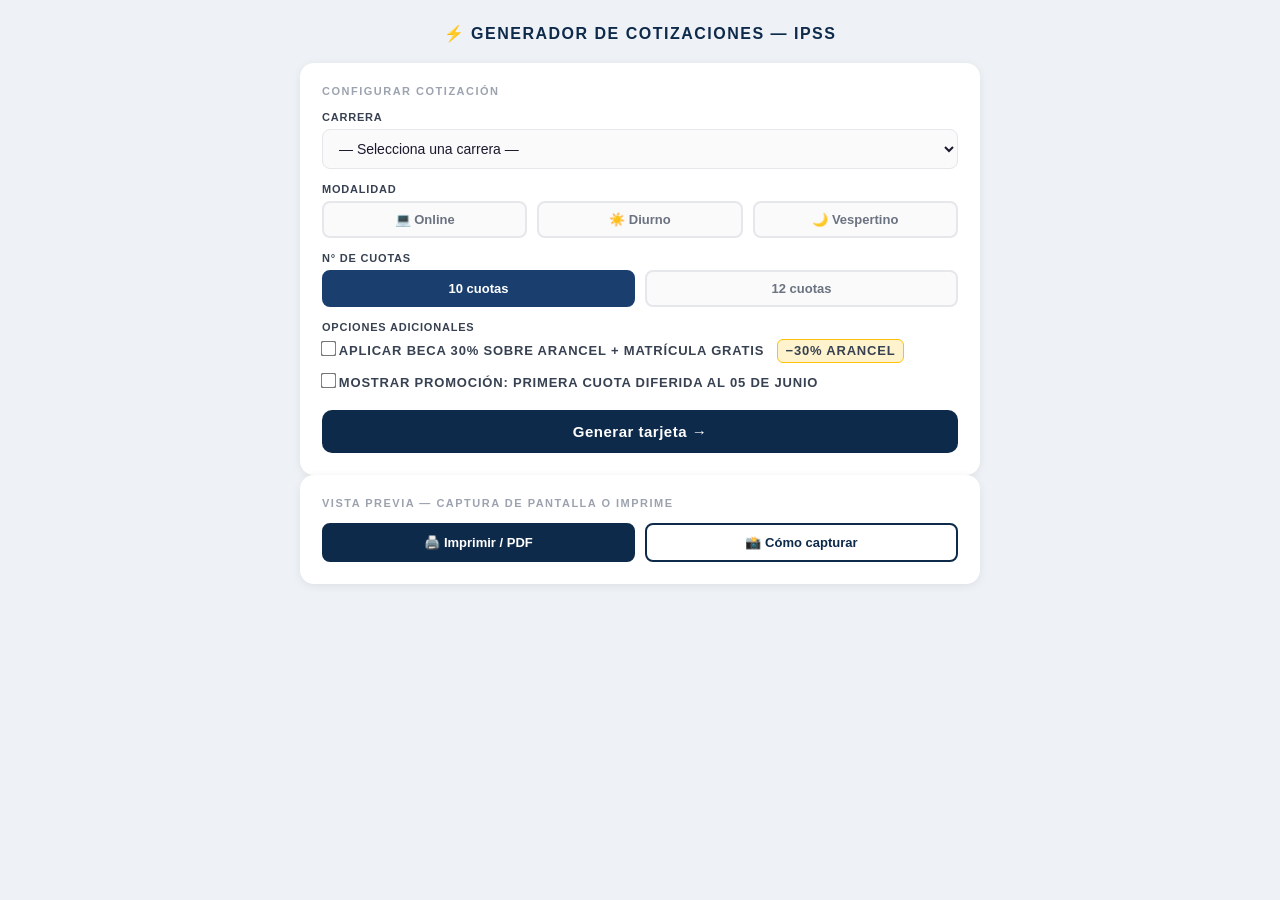
==== cotizador_ipss_v2.html @ e167d30b "ui: replace base64 logo with text header; add styles" ====
<!DOCTYPE html>
<html lang="es">
<head>
<meta charset="UTF-8">
<meta name="viewport" content="width=device-width, initial-scale=1.0">
<title>Generador de Cotizaciones IPSS</title>
<link rel="stylesheet" href="cotizador_ipss.css">
</head>
<body>
<div class="app-wrap">
  <h1 class="app-title">⚡ Generador de Cotizaciones — IPSS</h1>

  <div class="panel">
    <div class="panel-title">Configurar cotización</div>

    <div class="field">
      <label>Carrera</label>
      <select id="selCarrera">
        <option value="">— Selecciona una carrera —</option>
      </select>
    </div>

    <div class="field">
      <label>Modalidad</label>
      <div class="mod-btns">
        <div class="mod-btn" id="btn-online">💻 Online</div>
        <div class="mod-btn" id="btn-diurno">☀️ Diurno</div>
        <div class="mod-btn" id="btn-vespertino">🌙 Vespertino</div>
      </div>
    </div>

    <div class="field">
      <label>N° de Cuotas</label>
      <div class="cuotas-btns">
        <div class="cuota-btn active" id="cq-10">10 cuotas</div>
        <div class="cuota-btn" id="cq-12">12 cuotas</div>
      </div>
    </div>

    <div class="field">
      <label>Opciones adicionales</label>
      <label class="check-row">
        <input type="checkbox" id="chkBene">
        <span>Aplicar <strong>beca 30%</strong> sobre arancel + matrícula gratis <span class="desc-tag">−30% arancel</span></span>
      </label>
      <label class="check-row" style="margin-top:9px">
        <input type="checkbox" id="chkDif">
        <span>Mostrar promoción: <strong>primera cuota diferida al 05 de junio</strong></span>
      </label>
    </div>

    <button class="btn-gen">Generar tarjeta →</button>
  </div>

  <div class="preview-section" id="previewSection">
    <div class="preview-label">Vista previa — captura de pantalla o imprime</div>
    <div id="tarjetaContainer"></div>
    <div class="acciones">
      <button class="btn-accion btn-print" onclick="window.print()">🖨️ Imprimir / PDF</button>
      <button class="btn-accion btn-how">📸 Cómo capturar</button>
    </div>
  </div>
</div>
<div class="notif" id="notif"></div>

<script>
const LOGO = "[data-uri]";
const MODALIDADES = [
  { key: 'online', label: 'Online' },
  { key: 'diurno', label: 'Diurno' },
  { key: 'vespertino', label: 'Vespertino' },
];
const CARRERAS = [
  { n: 'ADMINISTRACIÓN PÚBLICA',                         modalidades: { online: 2000000, diurno: null,    vespertino: null } },
  { n: 'AUDITORÍA',                                      modalidades: { online: 1995000, diurno: null,    vespertino: null } },
  { n: 'CONTABILIDAD GENERAL',                           modalidades: { online: 1995000, diurno: null,    vespertino: null } },
  { n: 'INGENERÍA INDUSTRIAL',                           modalidades: { online: 1980000, diurno: null,    vespertino: null } },
  { n: 'INGENIERÍA EN ADMINISTRACIÓN DE EMPRESAS',        modalidades: { online: 2060000, diurno: 1980000, vespertino: 1995000 } },
  { n: 'INGENIERÍA EN CIENCIA DE DATOS',                 modalidades: { online: 2070000, diurno: null,    vespertino: null } },
  { n: 'INGENIERÍA EN CIBERSEGURIDAD',                   modalidades: { online: 2340000, diurno: 2220000, vespertino: 2390000 } },
  { n: 'INGENIERÍA EN CONECTIVIDAD Y REDES',             modalidades: { online: 2175000, diurno: 2220000, vespertino: 2470000 } },
  { n: 'INGENIERÍA EN FINANZAS',                         modalidades: { online: 1980000, diurno: null,    vespertino: null } },
  { n: 'INGENIERÍA EN INFORMÁTICA',                      modalidades: { online: 2240000, diurno: 2220000, vespertino: 2430000 } },
  { n: 'INGENIERÍA EN LOGÍSTICA',                        modalidades: { online: 2060000, diurno: 1980000, vespertino: 1995000 } },
  { n: 'INGENIERÍA EN MARKETING DIGITAL',                modalidades: { online: 1980000, diurno: null,    vespertino: null } },
  { n: 'INGENIERÍA EN PREVENCIÓN DE RIESGOS',            modalidades: { online: 1980000, diurno: null,    vespertino: null } },
  { n: 'INGENIERÍA EN RECURSOS HUMANOS',                 modalidades: { online: 1980000, diurno: null,    vespertino: null } },
  { n: 'INGENIERÍA EN SEGURIDAD PRIVADA',                modalidades: { online: 2060000, diurno: null,    vespertino: null } },
  { n: 'NATUROPATÍA',                                    modalidades: { online: null,     diurno: null,    vespertino: 1980000 } },
  { n: 'TÉCNICO EN ADMINISTRACIÓN DE EMPRESAS',           modalidades: { online: 2060000, diurno: 1980000, vespertino: 1995000 } },
  { n: 'TÉCNICO EN ADMINISTRACIÓN PÚBLICA',              modalidades: { online: 2000000, diurno: null,    vespertino: null } },
  { n: 'TÉCNICO EN CIENCIA DE DATOS',                    modalidades: { online: 2070000, diurno: null,    vespertino: null } },
  { n: 'TÉCNICO EN CIBERSEGURIDAD',                      modalidades: { online: 2340000, diurno: 2220000, vespertino: 2390000 } },
  { n: 'TÉCNICO EN CONECTIVIDAD Y REDES',                modalidades: { online: 2175000, diurno: 2220000, vespertino: 2470000 } },
  { n: 'TÉCNICO EN ENFERMERÍA',                          modalidades: { online: null,     diurno: 2090000, vespertino: 2110000 } },
  { n: 'TÉCNICO EN ENFERMERÍA E INSTRUMENTACIÓN QUIRÚRGICA', modalidades: { online: null, diurno: null,    vespertino: 1890000 } },
  { n: 'TÉCNICO EN FARMACIA',                            modalidades: { online: null,     diurno: null,    vespertino: 1980000 } },
  { n: 'TÉCNICO EN FINANZAS',                            modalidades: { online: 1980000, diurno: null,    vespertino: null } },
  { n: 'TÉCNICO EN INFRAESTRUCTURA CLOUD',               modalidades: { online: 1980000, diurno: null,    vespertino: null } },
  { n: 'TÉCNICO EN LOGÍSTICA',                           modalidades: { online: 2060000, diurno: 1980000, vespertino: 1995000 } },
  { n: 'TÉCNICO EN MARKETING DIGITAL',                   modalidades: { online: 1980000, diurno: null,    vespertino: null } },
  { n: 'TÉCNICO EN PREVENCIÓN DE RIESGOS',               modalidades: { online: 1980000, diurno: null,    vespertino: null } },
  { n: 'TÉCNICO EN PROGRAMACIÓN Y ANALISIS DE SISTEMAS', modalidades: { online: 2240000, diurno: 2220000, vespertino: 2430000 } },
  { n: 'TÉCNICO EN RECURSOS HUMANOS',                    modalidades: { online: 1980000, diurno: null,    vespertino: null } },
];

const elements = {
  carrera: document.getElementById('selCarrera'),
  preview: document.getElementById('previewSection'),
  tarjetaContainer: document.getElementById('tarjetaContainer'),
  notif: document.getElementById('notif'),
  beca: document.getElementById('chkBene'),
  dif: document.getElementById('chkDif'),
  botonesModalidad: MODALIDADES.map(({ key }) => document.getElementById(`btn-${key}`)),
  botonesCuotas: {
    10: document.getElementById('cq-10'),
    12: document.getElementById('cq-12'),
  },
};

let modSel = null;
let cuotasSel = 10;
let notifTimer = null;

function formatMoney(value) {
  return value == null ? '—' : `$${Math.round(value).toLocaleString('es-CL')}`;
}

function getCarrera() {
  if (elements.carrera.value === '') return null;
  const index = Number(elements.carrera.value);
  return Number.isInteger(index) && CARRERAS[index] ? CARRERAS[index] : null;
}

function resetModalidades() {
  modSel = null;
  elements.botonesModalidad.forEach((btn) => btn.classList.remove('active', 'disabled'));
}

function fillCarreras() {
  const fragment = document.createDocumentFragment();
  CARRERAS.forEach((carrera, index) => {
    const option = document.createElement('option');
    option.value = index;
    option.textContent = carrera.n;
    fragment.appendChild(option);
  });
  elements.carrera.appendChild(fragment);
}

function actualizarModalidades() {
  resetModalidades();
  const carrera = getCarrera();
  if (!carrera) return;
  elements.botonesModalidad.forEach((boton) => {
    const key = boton.id.replace('btn-', '');
    if (carrera.modalidades[key] == null) {
      boton.classList.add('disabled');
    }
  });
}

function seleccionarModalidad(key) {
  const carrera = getCarrera();
  if (!carrera || !MODALIDADES.some((m) => m.key === key)) return;
  if (carrera.modalidades[key] == null) return;

  modSel = key;
  elements.botonesModalidad.forEach((boton) => {
    boton.classList.toggle('active', boton.id === `btn-${key}`);
  });
}

function seleccionarCuotas(cuotas) {
  cuotasSel = cuotas;
  Object.entries(elements.botonesCuotas).forEach(([valor, boton]) => {
    boton.classList.toggle('active', Number(valor) === cuotas);
  });
}

function generarTarjeta() {
  const carrera = getCarrera();
  if (!carrera) {
    return mostrarNotif('⚠️ Selecciona una carrera');
  }
  if (!modSel) {
    return mostrarNotif('⚠️ Selecciona una modalidad');
  }

  const arancelBase = carrera.modalidades[modSel];
  const tieneBeca = elements.beca.checked;
  const tieneDif = elements.dif.checked;
  const arancelFinal = tieneBeca ? Math.round(arancelBase * 0.7) : arancelBase;
  const mensual = Math.round(arancelFinal / cuotasSel);
  const modalidadEtiqueta = MODALIDADES.find((m) => m.key === modSel).label;

  const descuentoHtml = tieneBeca
    ? `
      <tr class="t-desc-row">
        <td colspan="2"><span class="t-desc-label">✓ Beca aplicada — Matrícula 100% + Arancel 30%</span></td>
        <td><span class="t-desc-label"><del style="color:#9ca3af;font-size:11px">${formatMoney(arancelBase)}</del><br>${formatMoney(arancelFinal)}</span></td>
        <td><span class="t-desc-label"><del style="color:#9ca3af;font-size:11px">${formatMoney(arancelBase / cuotasSel)}</del><br>${formatMoney(mensual)}</span></td>
        <td><span class="t-desc-label">—</span></td>
      </tr>`
    : '';

  const beneficiosHtml = tieneBeca
    ? `
      <div class="t-bene">
        <div class="t-bene-title">⭐ Beneficios exclusivos — cupos limitados</div>
        <ul>
          <li><strong>Solo 3 cupos disponibles</strong></li>
          <li><strong>Matrícula gratis</strong> (valor ref. $184.000)</li>
          <li><strong>Beca del 30%</strong> en arancel por toda la carrera</li>
        </ul>
      </div>`
    : '';

  const footerHtml = tieneDif
    ? `
      <div class="t-footer">
        <p>Si te matriculas hoy, tu primera cuota queda diferida para el <strong>05 de junio</strong> 🕐</p>
      </div>`
    : '';

  elements.tarjetaContainer.innerHTML = `
    <div class="tarjeta">
      <div class="t-header">
        <div class="t-logo-text">
          <span class="t-institute">Instituto Profesional San Sebastián</span>
        </div>
      </div>
      <div class="t-titlebar">
        <span class="t-title">${carrera.n}</span>
      </div>
      <div class="t-body">
        <table class="t-table">
          <thead>
            <tr>
              <th>Modalidad</th>
              <th>Matrícula</th>
              <th>Arancel Anual</th>
              <th>Mensualidad</th>
              <th>Cuotas</th>
            </tr>
          </thead>
          <tbody>
            <tr>
              <td><span class="t-badge">${modalidadEtiqueta}</span></td>
              <td><span class="t-green">$0</span></td>
              <td>
                <span class="t-green">${formatMoney(arancelFinal)}</span>
                ${tieneBeca ? `<span class="t-strike">${formatMoney(arancelBase)}</span>` : ''}
              </td>
              <td>
                <span class="t-green">${formatMoney(mensual)}</span>
                <span class="t-sub">por mes</span>
              </td>
              <td><span class="t-navy">${cuotasSel}</span></td>
            </tr>
            ${descuentoHtml}
          </tbody>
        </table>
        ${beneficiosHtml}
        ${footerHtml}
      </div>
    </div>`;

  elements.preview.classList.add('visible');
  elements.preview.scrollIntoView({ behavior: 'smooth', block: 'start' });
}

function mostrarCaptura() {
  mostrarNotif('📸 Windows: Win+Shift+S → selecciona la tarjeta | Mac: Cmd+Shift+4');
}

function mostrarNotif(text) {
  clearTimeout(notifTimer);
  elements.notif.textContent = text;
  elements.notif.style.display = 'block';
  notifTimer = setTimeout(() => {
    elements.notif.style.display = 'none';
  }, 4000);
}

function init() {
  fillCarreras();
  elements.carrera.addEventListener('change', actualizarModalidades);
  elements.botonesModalidad.forEach((boton) => {
    boton.addEventListener('click', () => seleccionarModalidad(boton.id.replace('btn-', '')));
  });
  elements.botonesCuotas[10].addEventListener('click', () => seleccionarCuotas(10));
  elements.botonesCuotas[12].addEventListener('click', () => seleccionarCuotas(12));
  document.querySelector('.btn-gen').addEventListener('click', generarTarjeta);
  document.querySelector('.btn-how').addEventListener('click', mostrarCaptura);
}

init();
</script>
</body>
</html>
---- cotizador_ipss.css ----
:root {
  --bg: #eef1f6;
  --panel: #fff;
  --border: #e5e7eb;
  --primary: #0e2a4a;
  --primary-strong: #1a3f6f;
  --text: #1a1a2e;
  --muted: #6b7280;
  --success: #15803d;
  --success-soft: #f0fdf4;
  --warning: #856404;
  --warning-soft: #fff3cd;
  --shadow: 0 2px 10px rgba(0, 0, 0, 0.07);
}

* {
  box-sizing: border-box;
  margin: 0;
  padding: 0;
}

body {
  font-family: 'Segoe UI', Arial, sans-serif;
  background: var(--bg);
  min-height: 100vh;
  padding: 24px 16px;
  color: var(--text);
}

.app-wrap {
  max-width: 680px;
  margin: 0 auto;
}

h1.app-title {
  text-align: center;
  font-size: 16px;
  color: var(--primary);
  margin-bottom: 20px;
  font-weight: 700;
  letter-spacing: 1.5px;
  text-transform: uppercase;
}

.panel,
.preview-section {
  background: var(--panel);
  border-radius: 14px;
  padding: 22px;
  box-shadow: var(--shadow);
}

.panel-title,
.preview-label {
  font-size: 11px;
  text-transform: uppercase;
  letter-spacing: 1.5px;
  color: #9ca3af;
  margin-bottom: 14px;
  font-weight: 600;
}

.field {
  margin-bottom: 14px;
}

.field label {
  display: block;
  font-size: 11px;
  font-weight: 700;
  color: #374151;
  margin-bottom: 6px;
  text-transform: uppercase;
  letter-spacing: 0.8px;
}

select {
  width: 100%;
  padding: 10px 12px;
  border: 1.5px solid var(--border);
  border-radius: 8px;
  font-size: 14px;
  color: var(--text);
  background: #fafafa;
  cursor: pointer;
  outline: none;
  transition: border-color 0.2s, background 0.2s;
}

select:focus {
  border-color: var(--primary-strong);
  background: #fff;
}

.mod-btns,
.cuotas-btns,
.acciones {
  display: flex;
  gap: 10px;
  flex-wrap: wrap;
}

.mod-btn,
.cuota-btn,
.btn-accion,
.btn-gen {
  border-radius: 8px;
  border: 2px solid var(--border);
  background: #fafafa;
  cursor: pointer;
  font-weight: 700;
  transition: all 0.2s;
  text-align: center;
  user-select: none;
}

.mod-btn,
.cuota-btn {
  flex: 1;
  min-width: 90px;
  padding: 9px 6px;
  font-size: 13px;
  color: var(--muted);
}

.mod-btn:hover:not(.active):not(.disabled),
.cuota-btn:hover:not(.active) {
  border-color: var(--primary-strong);
  color: var(--primary-strong);
  background: #f0f4f8;
}

.mod-btn.active,
.cuota-btn.active {
  border-color: var(--primary-strong);
  background: var(--primary-strong);
  color: #fff;
}

.mod-btn.disabled {
  opacity: 0.28;
  cursor: not-allowed;
}

.check-row {
  display: flex;
  align-items: flex-start;
  gap: 10px;
  margin-top: 6px;
  cursor: pointer;
}

.check-row input {
  width: auto;
  cursor: pointer;
  accent-color: var(--primary-strong);
  transform: scale(1.2);
  margin-top: 2px;
  flex-shrink: 0;
}

.check-row span {
  font-size: 13px;
  color: #374151;
  line-height: 1.4;
}

.desc-tag {
  display: inline-block;
  background: var(--warning-soft);
  color: var(--warning);
  border: 1px solid #ffc107;
  border-radius: 6px;
  font-size: 11px;
  font-weight: 700;
  padding: 2px 8px;
  margin-left: 8px;
  vertical-align: middle;
}

.btn-gen {
  width: 100%;
  padding: 13px;
  background: var(--primary);
  color: #fff;
  border: none;
  border-radius: 10px;
  font-size: 15px;
  letter-spacing: 0.5px;
  margin-top: 4px;
}

.btn-gen:hover {
  background: var(--primary-strong);
}

.btn-accion {
  flex: 1;
  padding: 10px;
  font-size: 13px;
  border-color: var(--primary);
  display: inline-flex;
  align-items: center;
  justify-content: center;
}

.btn-print {
  background: var(--primary);
  color: #fff;
}

.btn-print:hover {
  background: var(--primary-strong);
}

.btn-how {
  background: #fff;
  color: var(--primary);
}

.btn-how:hover {
  background: #f0f4f8;
}

.tarjeta {
  font-family: 'Segoe UI', Arial, sans-serif;
  border-radius: 14px;
  overflow: hidden;
  border: 1.5px solid #cdd5df;
  background: #f4f6f9;
}

.t-header {
  background: var(--primary);
  padding: 16px 22px;
  display: flex;
  align-items: center;
  justify-content: center;
}

.t-logo-img {
  height: 52px;
  width: auto;
  max-width: 280px;
  object-fit: contain;
}

.t-logo-text {
  text-align: center;
  color: #fff;
  width: 100%;
}

.t-institute {
  display: block;
  font-weight: 700;
  font-size: 16px;
  letter-spacing: 0.6px;
}

.t-titlebar {
  background: #163a62;
  padding: 9px 22px;
  border-top: 1px solid rgba(255, 255, 255, 0.1);
}

.t-title {
  font-size: 11px;
  letter-spacing: 2px;
  color: #90c4ea;
  text-transform: uppercase;
  font-weight: 700;
}

.t-body {
  padding: 16px 18px 14px;
}

.t-table {
  width: 100%;
  border-collapse: separate;
  border-spacing: 0 6px;
}

.t-table th {
  font-size: 10px;
  letter-spacing: 1.2px;
  text-transform: uppercase;
  color: #6b7280;
  font-weight: 600;
  padding: 0 10px 2px;
  text-align: center;
}

.t-table th:first-child {
  text-align: left;
}

.t-table td {
  background: #fff;
  padding: 10px;
  border: 0.5px solid #e2ddd6;
  text-align: center;
  vertical-align: middle;
}

.t-table td:first-child {
  border-radius: 10px 0 0 10px;
  text-align: left;
}

.t-table td:last-child {
  border-radius: 0 10px 10px 0;
}

.t-badge {
  display: inline-block;
  background: var(--primary);
  color: #fff;
  font-size: 12px;
  font-weight: 700;
  padding: 4px 13px;
  border-radius: 20px;
}

.t-green {
  font-size: 17px;
  font-weight: 700;
  color: var(--success);
}

.t-navy {
  font-size: 17px;
  font-weight: 700;
  color: var(--primary);
}

.t-sub,
.t-strike {
  display: block;
  margin-top: 1px;
  color: #9ca3af;
}

.t-sub {
  font-size: 10px;
}

.t-strike {
  font-size: 11px;
  text-decoration: line-through;
}

.t-desc-row td {
  background: var(--success-soft);
  border-color: #bbf7d0;
}

.t-desc-label {
  font-size: 11px;
  color: var(--success);
  font-weight: 600;
}

.t-bene {
  margin: 6px 0 0;
  background: #fff8ee;
  border: 1.5px solid #f5c842;
  border-radius: 10px;
  padding: 11px 14px;
}

.t-bene-title {
  font-size: 10px;
  letter-spacing: 1.2px;
  text-transform: uppercase;
  font-weight: 700;
  color: #b45309;
  margin-bottom: 4px;
}

.t-bene ul {
  margin: 0;
  padding: 0 0 0 14px;
}

.t-bene ul li {
  font-size: 12px;
  color: #44311a;
  margin-bottom: 2px;
}

.t-bene ul li strong {
  color: #92400e;
}

.t-footer {
  background: var(--primary);
  margin: 12px -18px -14px;
  padding: 8px 18px;
  border-radius: 0 0 12px 12px;
}

.t-footer p {
  font-size: 11px;
  color: #90c4ea;
  text-align: center;
  margin: 0;
}

.t-footer strong {
  color: #fff;
}

.notif {
  display: none;
  position: fixed;
  bottom: 20px;
  right: 20px;
  background: var(--primary);
  color: #fff;
  padding: 12px 18px;
  border-radius: 8px;
  font-size: 13px;
  font-weight: 600;
  z-index: 999;
  box-shadow: 0 4px 12px rgba(0, 0, 0, 0.2);
}

@media print {
  body {
    background: #fff;
    padding: 0;
  }

  .panel,
  .acciones,
  .preview-label,
  h1.app-title {
    display: none !important;
  }

  .preview-section {
    display: block !important;
    padding: 0;
    background: none;
    box-shadow: none;
  }

  .tarjeta {
    border-radius: 0;
    border: none;
  }
}
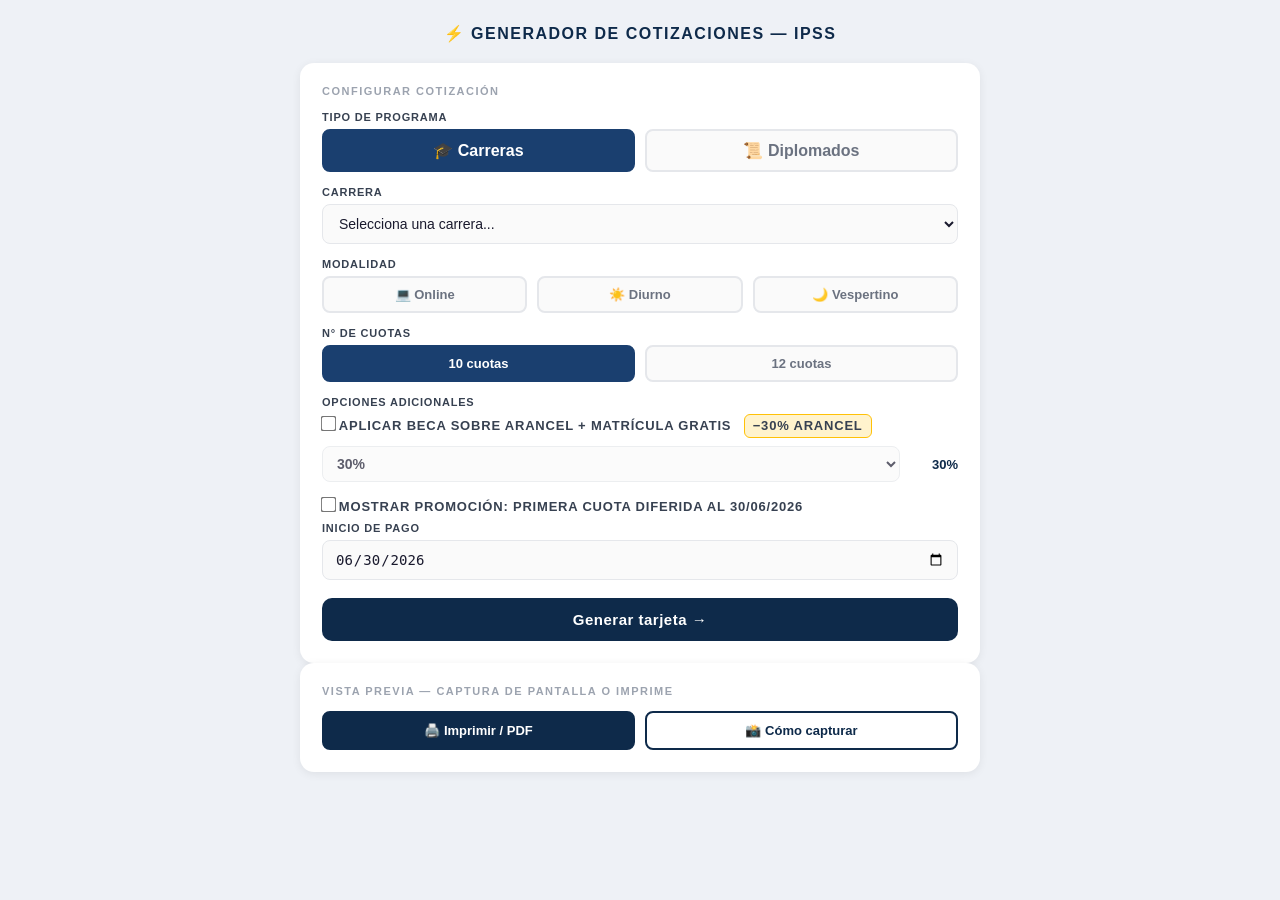
==== commit 38505cb0: "Deploy cotizador app to GitHub Pages" ====
--- a/cotizador_ipss_v2.html
+++ b/cotizador_ipss_v2.html
@@ -1,301 +1,102 @@
 <!DOCTYPE html>
 <html lang="es">
 <head>
-<meta charset="UTF-8">
-<meta name="viewport" content="width=device-width, initial-scale=1.0">
-<title>Generador de Cotizaciones IPSS</title>
-<link rel="stylesheet" href="cotizador_ipss.css">
+  <meta charset="UTF-8">
+  <meta name="viewport" content="width=device-width, initial-scale=1.0">
+  <title>Generador de Cotizaciones IPSS</title>
+  <link rel="stylesheet" href="cotizador_ipss.css">
 </head>
 <body>
-<div class="app-wrap">
-  <h1 class="app-title">⚡ Generador de Cotizaciones — IPSS</h1>
+  <div class="app-wrap">
+    <h1 class="app-title">⚡ Generador de Cotizaciones — IPSS</h1>
 
-  <div class="panel">
-    <div class="panel-title">Configurar cotización</div>
+    <div class="panel">
+      <div class="panel-title">Configurar cotización</div>
 
-    <div class="field">
-      <label>Carrera</label>
-      <select id="selCarrera">
-        <option value="">— Selecciona una carrera —</option>
-      </select>
+      <div class="field">
+        <label>Tipo de Programa</label>
+        <div class="tipo-btns">
+          <div class="tipo-btn active" id="btn-carreras">🎓 Carreras</div>
+          <div class="tipo-btn" id="btn-diplomados">📜 Diplomados</div>
+        </div>
+      </div>
+
+      <div class="field">
+        <label id="lblPrograma">Carrera</label>
+        <select id="selPrograma">
+          <option value="">— Selecciona una carrera —</option>
+        </select>
+      </div>
+
+      <div class="field" id="fieldModalidades">
+        <label>Modalidad</label>
+        <div class="mod-btns">
+          <div class="mod-btn" id="btn-online">💻 Online</div>
+          <div class="mod-btn" id="btn-diurno">☀️ Diurno</div>
+          <div class="mod-btn" id="btn-vespertino">🌙 Vespertino</div>
+        </div>
+      </div>
+
+      <div class="field">
+        <label>N° de Cuotas</label>
+        <div class="cuotas-btns">
+          <div class="cuota-btn" id="cq-10">10 cuotas</div>
+          <div class="cuota-btn" id="cq-12">12 cuotas</div>
+          <div class="cuota-btn" id="cq-5" style="display:none">5 cuotas</div>
+        </div>
+      </div>
+
+      <div class="field">
+        <label>Opciones adicionales</label>
+        <label class="check-row">
+          <input type="checkbox" id="chkBene">
+          <span>
+            Aplicar <strong>beca</strong> sobre arancel + matrícula gratis
+            <span class="desc-tag" id="descTag">−30% arancel</span>
+          </span>
+        </label>
+
+        <div class="field beca-controls" style="margin-top:8px">
+          <select id="becaSelect" disabled>
+            <option value="10">10%</option>
+            <option value="15">15%</option>
+            <option value="20">20%</option>
+            <option value="25">25%</option>
+            <option value="30" selected>30%</option>
+            <option value="35">35%</option>
+            <option value="40">40%</option>
+            <option value="45">45%</option>
+            <option value="50">50%</option>
+          </select>
+          <span class="beca-pct" id="becaPct">30%</span>
+        </div>
+
+        <label class="check-row" style="margin-top:9px">
+          <input type="checkbox" id="chkDif">
+          <span id="difLabel">Mostrar promoción: <strong>primera cuota diferida al 05 de junio</strong></span>
+        </label>
+
+        <div class="field">
+          <label>Inicio de pago</label>
+          <input type="date" id="inputFechaPago" value="2026-04-05">
+        </div>
+      </div>
+
+      <button class="btn-gen">Generar tarjeta →</button>
     </div>
 
-    <div class="field">
-      <label>Modalidad</label>
-      <div class="mod-btns">
-        <div class="mod-btn" id="btn-online">💻 Online</div>
-        <div class="mod-btn" id="btn-diurno">☀️ Diurno</div>
-        <div class="mod-btn" id="btn-vespertino">🌙 Vespertino</div>
+    <div class="preview-section" id="previewSection">
+      <div class="preview-label">Vista previa — captura de pantalla o imprime</div>
+      <div id="tarjetaContainer"></div>
+      <div class="acciones">
+        <button class="btn-accion btn-print" onclick="window.print()">🖨️ Imprimir / PDF</button>
+        <button class="btn-accion btn-how">📸 Cómo capturar</button>
       </div>
     </div>
 
-    <div class="field">
-      <label>N° de Cuotas</label>
-      <div class="cuotas-btns">
-        <div class="cuota-btn active" id="cq-10">10 cuotas</div>
-        <div class="cuota-btn" id="cq-12">12 cuotas</div>
-      </div>
-    </div>
-
-    <div class="field">
-      <label>Opciones adicionales</label>
-      <label class="check-row">
-        <input type="checkbox" id="chkBene">
-        <span>Aplicar <strong>beca 30%</strong> sobre arancel + matrícula gratis <span class="desc-tag">−30% arancel</span></span>
-      </label>
-      <label class="check-row" style="margin-top:9px">
-        <input type="checkbox" id="chkDif">
-        <span>Mostrar promoción: <strong>primera cuota diferida al 05 de junio</strong></span>
-      </label>
-    </div>
-
-    <button class="btn-gen">Generar tarjeta →</button>
+    <div class="notif" id="notif"></div>
   </div>
 
-  <div class="preview-section" id="previewSection">
-    <div class="preview-label">Vista previa — captura de pantalla o imprime</div>
-    <div id="tarjetaContainer"></div>
-    <div class="acciones">
-      <button class="btn-accion btn-print" onclick="window.print()">🖨️ Imprimir / PDF</button>
-      <button class="btn-accion btn-how">📸 Cómo capturar</button>
-    </div>
-  </div>
-</div>
-<div class="notif" id="notif"></div>
-
-<script>
-const LOGO = "[data-uri]";
-const MODALIDADES = [
-  { key: 'online', label: 'Online' },
-  { key: 'diurno', label: 'Diurno' },
-  { key: 'vespertino', label: 'Vespertino' },
-];
-const CARRERAS = [
-  { n: 'ADMINISTRACIÓN PÚBLICA',                         modalidades: { online: 2000000, diurno: null,    vespertino: null } },
-  { n: 'AUDITORÍA',                                      modalidades: { online: 1995000, diurno: null,    vespertino: null } },
-  { n: 'CONTABILIDAD GENERAL',                           modalidades: { online: 1995000, diurno: null,    vespertino: null } },
-  { n: 'INGENERÍA INDUSTRIAL',                           modalidades: { online: 1980000, diurno: null,    vespertino: null } },
-  { n: 'INGENIERÍA EN ADMINISTRACIÓN DE EMPRESAS',        modalidades: { online: 2060000, diurno: 1980000, vespertino: 1995000 } },
-  { n: 'INGENIERÍA EN CIENCIA DE DATOS',                 modalidades: { online: 2070000, diurno: null,    vespertino: null } },
-  { n: 'INGENIERÍA EN CIBERSEGURIDAD',                   modalidades: { online: 2340000, diurno: 2220000, vespertino: 2390000 } },
-  { n: 'INGENIERÍA EN CONECTIVIDAD Y REDES',             modalidades: { online: 2175000, diurno: 2220000, vespertino: 2470000 } },
-  { n: 'INGENIERÍA EN FINANZAS',                         modalidades: { online: 1980000, diurno: null,    vespertino: null } },
-  { n: 'INGENIERÍA EN INFORMÁTICA',                      modalidades: { online: 2240000, diurno: 2220000, vespertino: 2430000 } },
-  { n: 'INGENIERÍA EN LOGÍSTICA',                        modalidades: { online: 2060000, diurno: 1980000, vespertino: 1995000 } },
-  { n: 'INGENIERÍA EN MARKETING DIGITAL',                modalidades: { online: 1980000, diurno: null,    vespertino: null } },
-  { n: 'INGENIERÍA EN PREVENCIÓN DE RIESGOS',            modalidades: { online: 1980000, diurno: null,    vespertino: null } },
-  { n: 'INGENIERÍA EN RECURSOS HUMANOS',                 modalidades: { online: 1980000, diurno: null,    vespertino: null } },
-  { n: 'INGENIERÍA EN SEGURIDAD PRIVADA',                modalidades: { online: 2060000, diurno: null,    vespertino: null } },
-  { n: 'NATUROPATÍA',                                    modalidades: { online: null,     diurno: null,    vespertino: 1980000 } },
-  { n: 'TÉCNICO EN ADMINISTRACIÓN DE EMPRESAS',           modalidades: { online: 2060000, diurno: 1980000, vespertino: 1995000 } },
-  { n: 'TÉCNICO EN ADMINISTRACIÓN PÚBLICA',              modalidades: { online: 2000000, diurno: null,    vespertino: null } },
-  { n: 'TÉCNICO EN CIENCIA DE DATOS',                    modalidades: { online: 2070000, diurno: null,    vespertino: null } },
-  { n: 'TÉCNICO EN CIBERSEGURIDAD',                      modalidades: { online: 2340000, diurno: 2220000, vespertino: 2390000 } },
-  { n: 'TÉCNICO EN CONECTIVIDAD Y REDES',                modalidades: { online: 2175000, diurno: 2220000, vespertino: 2470000 } },
-  { n: 'TÉCNICO EN ENFERMERÍA',                          modalidades: { online: null,     diurno: 2090000, vespertino: 2110000 } },
-  { n: 'TÉCNICO EN ENFERMERÍA E INSTRUMENTACIÓN QUIRÚRGICA', modalidades: { online: null, diurno: null,    vespertino: 1890000 } },
-  { n: 'TÉCNICO EN FARMACIA',                            modalidades: { online: null,     diurno: null,    vespertino: 1980000 } },
-  { n: 'TÉCNICO EN FINANZAS',                            modalidades: { online: 1980000, diurno: null,    vespertino: null } },
-  { n: 'TÉCNICO EN INFRAESTRUCTURA CLOUD',               modalidades: { online: 1980000, diurno: null,    vespertino: null } },
-  { n: 'TÉCNICO EN LOGÍSTICA',                           modalidades: { online: 2060000, diurno: 1980000, vespertino: 1995000 } },
-  { n: 'TÉCNICO EN MARKETING DIGITAL',                   modalidades: { online: 1980000, diurno: null,    vespertino: null } },
-  { n: 'TÉCNICO EN PREVENCIÓN DE RIESGOS',               modalidades: { online: 1980000, diurno: null,    vespertino: null } },
-  { n: 'TÉCNICO EN PROGRAMACIÓN Y ANALISIS DE SISTEMAS', modalidades: { online: 2240000, diurno: 2220000, vespertino: 2430000 } },
-  { n: 'TÉCNICO EN RECURSOS HUMANOS',                    modalidades: { online: 1980000, diurno: null,    vespertino: null } },
-];
-
-const elements = {
-  carrera: document.getElementById('selCarrera'),
-  preview: document.getElementById('previewSection'),
-  tarjetaContainer: document.getElementById('tarjetaContainer'),
-  notif: document.getElementById('notif'),
-  beca: document.getElementById('chkBene'),
-  dif: document.getElementById('chkDif'),
-  botonesModalidad: MODALIDADES.map(({ key }) => document.getElementById(`btn-${key}`)),
-  botonesCuotas: {
-    10: document.getElementById('cq-10'),
-    12: document.getElementById('cq-12'),
-  },
-};
-
-let modSel = null;
-let cuotasSel = 10;
-let notifTimer = null;
-
-function formatMoney(value) {
-  return value == null ? '—' : `$${Math.round(value).toLocaleString('es-CL')}`;
-}
-
-function getCarrera() {
-  if (elements.carrera.value === '') return null;
-  const index = Number(elements.carrera.value);
-  return Number.isInteger(index) && CARRERAS[index] ? CARRERAS[index] : null;
-}
-
-function resetModalidades() {
-  modSel = null;
-  elements.botonesModalidad.forEach((btn) => btn.classList.remove('active', 'disabled'));
-}
-
-function fillCarreras() {
-  const fragment = document.createDocumentFragment();
-  CARRERAS.forEach((carrera, index) => {
-    const option = document.createElement('option');
-    option.value = index;
-    option.textContent = carrera.n;
-    fragment.appendChild(option);
-  });
-  elements.carrera.appendChild(fragment);
-}
-
-function actualizarModalidades() {
-  resetModalidades();
-  const carrera = getCarrera();
-  if (!carrera) return;
-  elements.botonesModalidad.forEach((boton) => {
-    const key = boton.id.replace('btn-', '');
-    if (carrera.modalidades[key] == null) {
-      boton.classList.add('disabled');
-    }
-  });
-}
-
-function seleccionarModalidad(key) {
-  const carrera = getCarrera();
-  if (!carrera || !MODALIDADES.some((m) => m.key === key)) return;
-  if (carrera.modalidades[key] == null) return;
-
-  modSel = key;
-  elements.botonesModalidad.forEach((boton) => {
-    boton.classList.toggle('active', boton.id === `btn-${key}`);
-  });
-}
-
-function seleccionarCuotas(cuotas) {
-  cuotasSel = cuotas;
-  Object.entries(elements.botonesCuotas).forEach(([valor, boton]) => {
-    boton.classList.toggle('active', Number(valor) === cuotas);
-  });
-}
-
-function generarTarjeta() {
-  const carrera = getCarrera();
-  if (!carrera) {
-    return mostrarNotif('⚠️ Selecciona una carrera');
-  }
-  if (!modSel) {
-    return mostrarNotif('⚠️ Selecciona una modalidad');
-  }
-
-  const arancelBase = carrera.modalidades[modSel];
-  const tieneBeca = elements.beca.checked;
-  const tieneDif = elements.dif.checked;
-  const arancelFinal = tieneBeca ? Math.round(arancelBase * 0.7) : arancelBase;
-  const mensual = Math.round(arancelFinal / cuotasSel);
-  const modalidadEtiqueta = MODALIDADES.find((m) => m.key === modSel).label;
-
-  const descuentoHtml = tieneBeca
-    ? `
-      <tr class="t-desc-row">
-        <td colspan="2"><span class="t-desc-label">✓ Beca aplicada — Matrícula 100% + Arancel 30%</span></td>
-        <td><span class="t-desc-label"><del style="color:#9ca3af;font-size:11px">${formatMoney(arancelBase)}</del><br>${formatMoney(arancelFinal)}</span></td>
-        <td><span class="t-desc-label"><del style="color:#9ca3af;font-size:11px">${formatMoney(arancelBase / cuotasSel)}</del><br>${formatMoney(mensual)}</span></td>
-        <td><span class="t-desc-label">—</span></td>
-      </tr>`
-    : '';
-
-  const beneficiosHtml = tieneBeca
-    ? `
-      <div class="t-bene">
-        <div class="t-bene-title">⭐ Beneficios exclusivos — cupos limitados</div>
-        <ul>
-          <li><strong>Solo 3 cupos disponibles</strong></li>
-          <li><strong>Matrícula gratis</strong> (valor ref. $184.000)</li>
-          <li><strong>Beca del 30%</strong> en arancel por toda la carrera</li>
-        </ul>
-      </div>`
-    : '';
-
-  const footerHtml = tieneDif
-    ? `
-      <div class="t-footer">
-        <p>Si te matriculas hoy, tu primera cuota queda diferida para el <strong>05 de junio</strong> 🕐</p>
-      </div>`
-    : '';
-
-  elements.tarjetaContainer.innerHTML = `
-    <div class="tarjeta">
-      <div class="t-header">
-        <div class="t-logo-text">
-          <span class="t-institute">Instituto Profesional San Sebastián</span>
-        </div>
-      </div>
-      <div class="t-titlebar">
-        <span class="t-title">${carrera.n}</span>
-      </div>
-      <div class="t-body">
-        <table class="t-table">
-          <thead>
-            <tr>
-              <th>Modalidad</th>
-              <th>Matrícula</th>
-              <th>Arancel Anual</th>
-              <th>Mensualidad</th>
-              <th>Cuotas</th>
-            </tr>
-          </thead>
-          <tbody>
-            <tr>
-              <td><span class="t-badge">${modalidadEtiqueta}</span></td>
-              <td><span class="t-green">$0</span></td>
-              <td>
-                <span class="t-green">${formatMoney(arancelFinal)}</span>
-                ${tieneBeca ? `<span class="t-strike">${formatMoney(arancelBase)}</span>` : ''}
-              </td>
-              <td>
-                <span class="t-green">${formatMoney(mensual)}</span>
-                <span class="t-sub">por mes</span>
-              </td>
-              <td><span class="t-navy">${cuotasSel}</span></td>
-            </tr>
-            ${descuentoHtml}
-          </tbody>
-        </table>
-        ${beneficiosHtml}
-        ${footerHtml}
-      </div>
-    </div>`;
-
-  elements.preview.classList.add('visible');
-  elements.preview.scrollIntoView({ behavior: 'smooth', block: 'start' });
-}
-
-function mostrarCaptura() {
-  mostrarNotif('📸 Windows: Win+Shift+S → selecciona la tarjeta | Mac: Cmd+Shift+4');
-}
-
-function mostrarNotif(text) {
-  clearTimeout(notifTimer);
-  elements.notif.textContent = text;
-  elements.notif.style.display = 'block';
-  notifTimer = setTimeout(() => {
-    elements.notif.style.display = 'none';
-  }, 4000);
-}
-
-function init() {
-  fillCarreras();
-  elements.carrera.addEventListener('change', actualizarModalidades);
-  elements.botonesModalidad.forEach((boton) => {
-    boton.addEventListener('click', () => seleccionarModalidad(boton.id.replace('btn-', '')));
-  });
-  elements.botonesCuotas[10].addEventListener('click', () => seleccionarCuotas(10));
-  elements.botonesCuotas[12].addEventListener('click', () => seleccionarCuotas(12));
-  document.querySelector('.btn-gen').addEventListener('click', generarTarjeta);
-  document.querySelector('.btn-how').addEventListener('click', mostrarCaptura);
-}
-
-init();
-</script>
+  <script src="cotizador_ipss.js"></script>
 </body>
-</html>+</html>
--- a/cotizador_ipss.css
+++ b/cotizador_ipss.css
@@ -75,7 +75,8 @@
   letter-spacing: 0.8px;
 }
 
-select {
+select,
+input[type="date"] {
   width: 100%;
   padding: 10px 12px;
   border: 1.5px solid var(--border);
@@ -101,6 +102,38 @@
   flex-wrap: wrap;
 }
 
+.tipo-btns {
+  display: flex;
+  gap: 10px;
+  flex-wrap: wrap;
+}
+
+.tipo-btn {
+  flex: 1;
+  min-width: 120px;
+  padding: 10px 12px;
+  border-radius: 8px;
+  border: 2px solid var(--border);
+  background: #fafafa;
+  cursor: pointer;
+  font-weight: 700;
+  color: var(--muted);
+  text-align: center;
+  transition: all 0.2s;
+}
+
+.tipo-btn:hover:not(.active) {
+  border-color: var(--primary-strong);
+  color: var(--primary-strong);
+  background: #f0f4f8;
+}
+
+.tipo-btn.active {
+  border-color: var(--primary-strong);
+  background: var(--primary-strong);
+  color: #fff;
+}
+
 .mod-btn,
 .cuota-btn,
 .btn-accion,
@@ -166,6 +199,29 @@
   line-height: 1.4;
 }
 
+.beca-controls {
+  display: flex;
+  align-items: center;
+  gap: 10px;
+}
+
+.beca-controls select {
+  padding: 8px 10px;
+  border-radius: 8px;
+  border: 1.5px solid var(--border);
+  background: #fafafa;
+  color: var(--text);
+  font-weight: 700;
+}
+
+.beca-pct {
+  font-weight: 700;
+  color: var(--primary);
+  font-size: 13px;
+  min-width: 48px;
+  text-align: right;
+}
+
 .desc-tag {
   display: inline-block;
   background: var(--warning-soft);
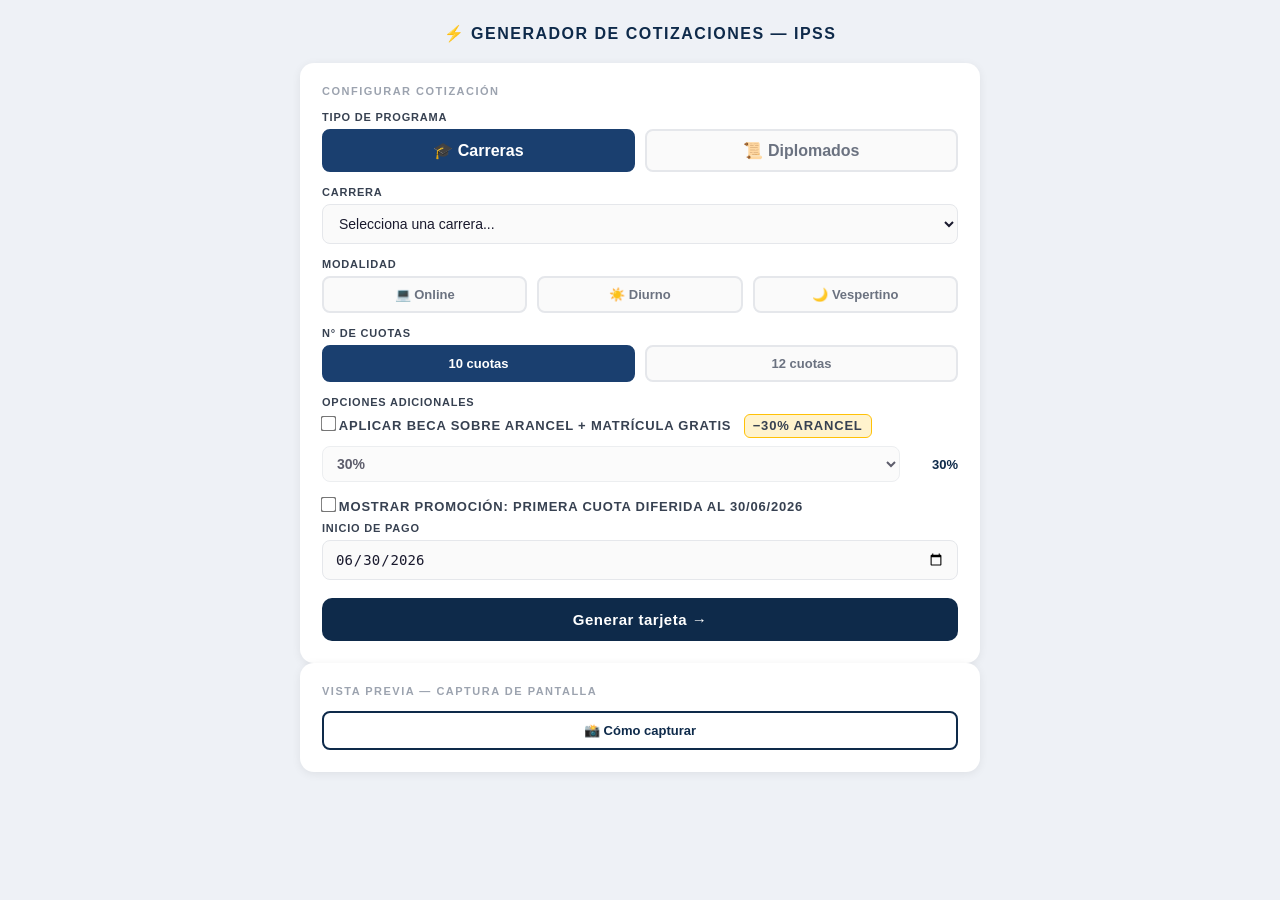
==== commit 6930e000: "Remove print button and finalize discount selection behavior" ====
--- a/cotizador_ipss_v2.html
+++ b/cotizador_ipss_v2.html
@@ -86,10 +86,9 @@
     </div>
 
     <div class="preview-section" id="previewSection">
-      <div class="preview-label">Vista previa — captura de pantalla o imprime</div>
+      <div class="preview-label">Vista previa — captura de pantalla</div>
       <div id="tarjetaContainer"></div>
       <div class="acciones">
-        <button class="btn-accion btn-print" onclick="window.print()">🖨️ Imprimir / PDF</button>
         <button class="btn-accion btn-how">📸 Cómo capturar</button>
       </div>
     </div>
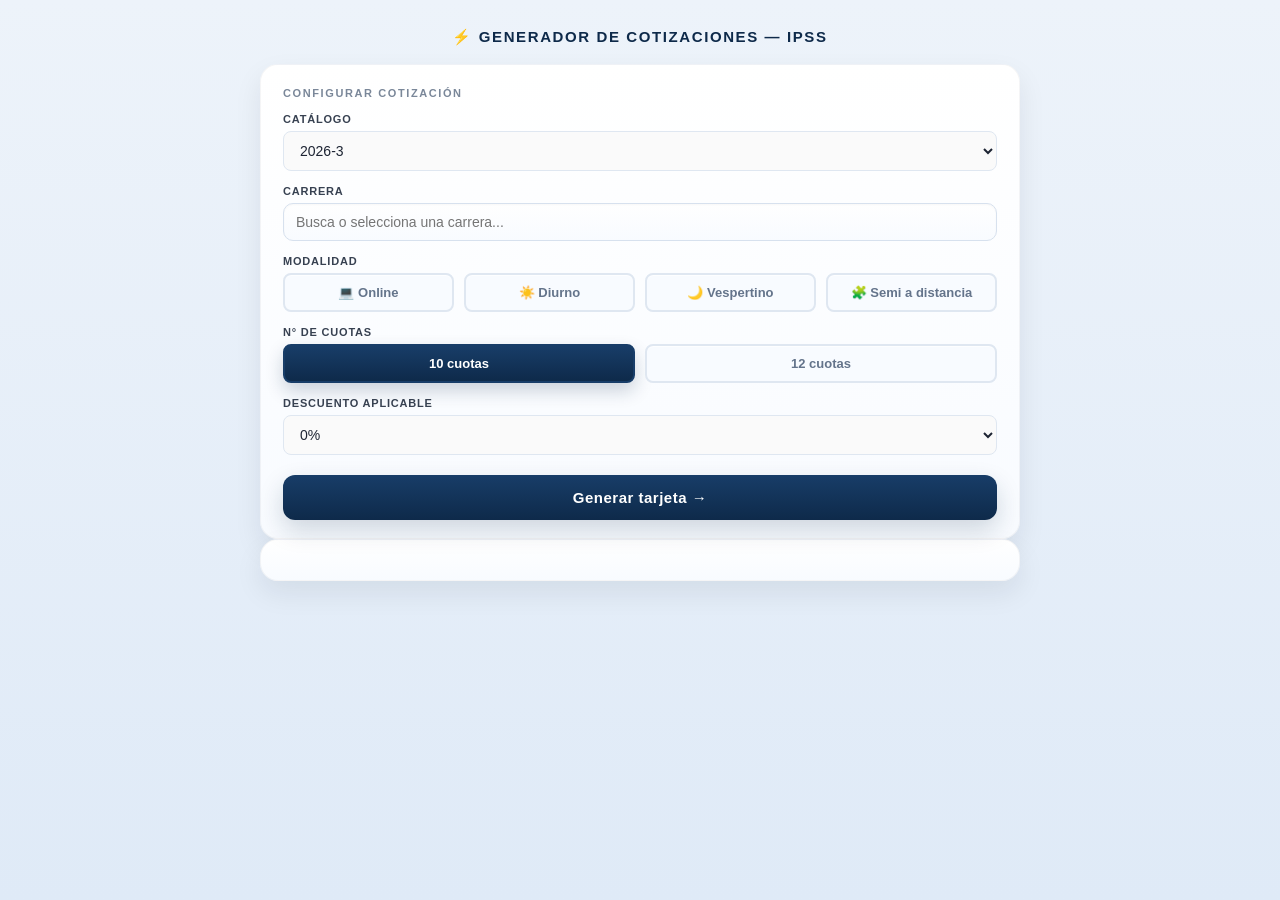
==== commit f3e046f9: "Versión inicial cotizador IPSS" ====
--- a/cotizador_ipss_v2.html
+++ b/cotizador_ipss_v2.html
@@ -1,101 +1,86 @@
 <!DOCTYPE html>
 <html lang="es">
 <head>
-  <meta charset="UTF-8">
-  <meta name="viewport" content="width=device-width, initial-scale=1.0">
-  <title>Generador de Cotizaciones IPSS</title>
-  <link rel="stylesheet" href="cotizador_ipss.css">
+<meta charset="UTF-8">
+<meta name="viewport" content="width=device-width, initial-scale=1.0">
+<title>Generador de Cotizaciones IPSS</title>
+<link rel="stylesheet" href="cotizador_ipss.css">
 </head>
 <body>
-  <div class="app-wrap">
-    <h1 class="app-title">⚡ Generador de Cotizaciones — IPSS</h1>
+<div class="app-wrap">
+  <h1 class="app-title">⚡ Generador de Cotizaciones — IPSS</h1>
 
-    <div class="panel">
-      <div class="panel-title">Configurar cotización</div>
+  <div class="panel">
+    <div class="panel-title">Configurar cotización</div>
 
-      <div class="field">
-        <label>Tipo de Programa</label>
-        <div class="tipo-btns">
-          <div class="tipo-btn active" id="btn-carreras">🎓 Carreras</div>
-          <div class="tipo-btn" id="btn-diplomados">📜 Diplomados</div>
-        </div>
-      </div>
-
-      <div class="field">
-        <label id="lblPrograma">Carrera</label>
-        <select id="selPrograma">
-          <option value="">— Selecciona una carrera —</option>
-        </select>
-      </div>
-
-      <div class="field" id="fieldModalidades">
-        <label>Modalidad</label>
-        <div class="mod-btns">
-          <div class="mod-btn" id="btn-online">💻 Online</div>
-          <div class="mod-btn" id="btn-diurno">☀️ Diurno</div>
-          <div class="mod-btn" id="btn-vespertino">🌙 Vespertino</div>
-        </div>
-      </div>
-
-      <div class="field">
-        <label>N° de Cuotas</label>
-        <div class="cuotas-btns">
-          <div class="cuota-btn" id="cq-10">10 cuotas</div>
-          <div class="cuota-btn" id="cq-12">12 cuotas</div>
-          <div class="cuota-btn" id="cq-5" style="display:none">5 cuotas</div>
-        </div>
-      </div>
-
-      <div class="field">
-        <label>Opciones adicionales</label>
-        <label class="check-row">
-          <input type="checkbox" id="chkBene">
-          <span>
-            Aplicar <strong>beca</strong> sobre arancel + matrícula gratis
-            <span class="desc-tag" id="descTag">−30% arancel</span>
-          </span>
-        </label>
-
-        <div class="field beca-controls" style="margin-top:8px">
-          <select id="becaSelect" disabled>
-            <option value="10">10%</option>
-            <option value="15">15%</option>
-            <option value="20">20%</option>
-            <option value="25">25%</option>
-            <option value="30" selected>30%</option>
-            <option value="35">35%</option>
-            <option value="40">40%</option>
-            <option value="45">45%</option>
-            <option value="50">50%</option>
-          </select>
-          <span class="beca-pct" id="becaPct">30%</span>
-        </div>
-
-        <label class="check-row" style="margin-top:9px">
-          <input type="checkbox" id="chkDif">
-          <span id="difLabel">Mostrar promoción: <strong>primera cuota diferida al 05 de junio</strong></span>
-        </label>
-
-        <div class="field">
-          <label>Inicio de pago</label>
-          <input type="date" id="inputFechaPago" value="2026-04-05">
-        </div>
-      </div>
-
-      <button class="btn-gen">Generar tarjeta →</button>
+    <div class="field">
+      <label>Catálogo</label>
+      <select id="selCategoria">
+        <option value="2026">2026-3</option>
+        <option value="2027">2027-1</option>
+        <option value="diplomados">Diplomados 2026-3</option>
+      </select>
     </div>
 
-    <div class="preview-section" id="previewSection">
-      <div class="preview-label">Vista previa — captura de pantalla</div>
-      <div id="tarjetaContainer"></div>
-      <div class="acciones">
-        <button class="btn-accion btn-how">📸 Cómo capturar</button>
+    <div class="field">
+      <label>Carrera</label>
+      <div class="career-search-wrap">
+        <input
+          type="text"
+          id="selCarrera"
+          class="search-input"
+          placeholder="Busca o selecciona una carrera..."
+          autocomplete="off"
+        >
+        <div id="carrerasList" class="carreras-dropdown" role="listbox" aria-live="polite"></div>
       </div>
     </div>
 
-    <div class="notif" id="notif"></div>
+    <div class="field">
+      <label>Modalidad</label>
+      <div class="mod-btns">
+        <div class="mod-btn" id="btn-online">💻 Online</div>
+        <div class="mod-btn" id="btn-diurno">☀️ Diurno</div>
+        <div class="mod-btn" id="btn-vespertino">🌙 Vespertino</div>
+        <div class="mod-btn" id="btn-semipresencial">🧩 Semi a distancia</div>
+      </div>
+    </div>
+
+    <div class="field">
+      <label>N° de Cuotas</label>
+      <div class="cuotas-btns">
+        <div class="cuota-btn active" id="cq-10">10 cuotas</div>
+        <div class="cuota-btn" id="cq-12">12 cuotas</div>
+      </div>
+    </div>
+
+    <div class="field">
+      <label>Descuento aplicable</label>
+      <select id="selDescuento">
+        <option value="0">0%</option>
+        <option value="5">5%</option>
+        <option value="10">10%</option>
+        <option value="15">15%</option>
+        <option value="20">20%</option>
+        <option value="25">25%</option>
+        <option value="30">30%</option>
+        <option value="35">35%</option>
+        <option value="40">40%</option>
+        <option value="45">45%</option>
+        <option value="50">50%</option>
+      </select>
+    </div>
+
+    <button class="btn-gen">Generar tarjeta →</button>
   </div>
 
-  <script src="cotizador_ipss.js"></script>
+  <div class="preview-section" id="previewSection">
+    <div id="tarjetaContainer"></div>
+  </div>
+</div>
+<div class="notif" id="notif"></div>
+
+<script src="cotizador_ipss.js"></script>
+
 </body>
-</html>
+</html>
--- a/cotizador_ipss.css
+++ b/cotizador_ipss.css
@@ -1,17 +1,20 @@
 
 :root {
-  --bg: #eef1f6;
-  --panel: #fff;
-  --border: #e5e7eb;
+  --bg: #edf3fa;
+  --bg-accent: #dfeaf7;
+  --panel: #ffffff;
+  --panel-alt: #f8fbff;
+  --border: #dfe7f1;
   --primary: #0e2a4a;
-  --primary-strong: #1a3f6f;
-  --text: #1a1a2e;
-  --muted: #6b7280;
+  --primary-strong: #183d68;
+  --primary-soft: #eaf3ff;
+  --text: #1d2433;
+  --muted: #64748b;
   --success: #15803d;
-  --success-soft: #f0fdf4;
+  --success-soft: #edfdf3;
   --warning: #856404;
   --warning-soft: #fff3cd;
-  --shadow: 0 2px 10px rgba(0, 0, 0, 0.07);
+  --shadow: 0 12px 28px rgba(15, 23, 42, 0.08);
 }
 
 * {
@@ -22,32 +25,33 @@
 
 body {
   font-family: 'Segoe UI', Arial, sans-serif;
-  background: var(--bg);
+  background: linear-gradient(180deg, var(--bg) 0%, var(--bg-accent) 100%);
   min-height: 100vh;
-  padding: 24px 16px;
+  padding: 28px 16px 40px;
   color: var(--text);
 }
 
 .app-wrap {
-  max-width: 680px;
+  max-width: 760px;
   margin: 0 auto;
 }
 
 h1.app-title {
   text-align: center;
-  font-size: 16px;
+  font-size: 15px;
   color: var(--primary);
-  margin-bottom: 20px;
-  font-weight: 700;
-  letter-spacing: 1.5px;
+  margin-bottom: 18px;
+  font-weight: 800;
+  letter-spacing: 1.6px;
   text-transform: uppercase;
 }
 
 .panel,
 .preview-section {
-  background: var(--panel);
-  border-radius: 14px;
-  padding: 22px;
+  background: linear-gradient(180deg, rgba(255,255,255,0.98), rgba(248,251,255,0.98));
+  border: 1px solid rgba(15, 23, 42, 0.04);
+  border-radius: 18px;
+  padding: 22px 22px 18px;
   box-shadow: var(--shadow);
 }
 
@@ -55,10 +59,10 @@
 .preview-label {
   font-size: 11px;
   text-transform: uppercase;
-  letter-spacing: 1.5px;
-  color: #9ca3af;
+  letter-spacing: 1.6px;
+  color: #7a8799;
   margin-bottom: 14px;
-  font-weight: 600;
+  font-weight: 700;
 }
 
 .field {
@@ -76,7 +80,7 @@
 }
 
 select,
-input[type="date"] {
+.search-input {
   width: 100%;
   padding: 10px 12px;
   border: 1.5px solid var(--border);
@@ -84,14 +88,85 @@
   font-size: 14px;
   color: var(--text);
   background: #fafafa;
-  cursor: pointer;
   outline: none;
-  transition: border-color 0.2s, background 0.2s;
-}
-
-select:focus {
+  transition: border-color 0.2s, background 0.2s, box-shadow 0.2s;
+}
+
+select:focus,
+.search-input:focus {
   border-color: var(--primary-strong);
   background: #fff;
+  box-shadow: 0 0 0 3px rgba(24, 61, 104, 0.08);
+}
+
+.career-search-wrap {
+  position: relative;
+}
+
+.search-input {
+  margin-bottom: 0;
+  background-image: linear-gradient(180deg, rgba(255,255,255,0.9), rgba(248,251,255,0.96));
+  border: 1.5px solid #d7e1ee;
+  border-radius: 10px;
+  box-shadow: inset 0 1px 2px rgba(15, 23, 42, 0.03);
+}
+
+.search-input:focus {
+  border-color: var(--primary-strong);
+  background: #fff;
+  box-shadow: 0 0 0 4px rgba(24, 61, 104, 0.08), inset 0 1px 2px rgba(15, 23, 42, 0.03);
+}
+
+.carreras-dropdown {
+  position: absolute;
+  top: calc(100% + 8px);
+  left: 0;
+  right: 0;
+  z-index: 30;
+  display: none;
+  max-height: 240px;
+  overflow-y: auto;
+  background: #fff;
+  border: 1px solid #dfe7f1;
+  border-radius: 10px;
+  box-shadow: 0 18px 40px rgba(15, 23, 42, 0.12);
+  padding: 6px;
+}
+
+.carreras-dropdown.visible {
+  display: block;
+}
+
+.carrera-option {
+  width: 100%;
+  border: none;
+  background: transparent;
+  text-align: left;
+  padding: 10px 12px;
+  border-radius: 8px;
+  cursor: pointer;
+  color: var(--text);
+  font-size: 13px;
+  line-height: 1.4;
+  transition: background 0.15s, color 0.15s;
+}
+
+.carrera-option:hover,
+.carrera-option:focus {
+  background: var(--primary-soft);
+  color: var(--primary-strong);
+  outline: none;
+}
+
+.carrera-option.is-selected {
+  background: rgba(14, 42, 74, 0.08);
+  color: var(--primary);
+  font-weight: 700;
+}
+
+.search-input::-webkit-calendar-picker-indicator {
+  opacity: 0.7;
+  cursor: pointer;
 }
 
 .mod-btns,
@@ -100,38 +175,6 @@
   display: flex;
   gap: 10px;
   flex-wrap: wrap;
-}
-
-.tipo-btns {
-  display: flex;
-  gap: 10px;
-  flex-wrap: wrap;
-}
-
-.tipo-btn {
-  flex: 1;
-  min-width: 120px;
-  padding: 10px 12px;
-  border-radius: 8px;
-  border: 2px solid var(--border);
-  background: #fafafa;
-  cursor: pointer;
-  font-weight: 700;
-  color: var(--muted);
-  text-align: center;
-  transition: all 0.2s;
-}
-
-.tipo-btn:hover:not(.active) {
-  border-color: var(--primary-strong);
-  color: var(--primary-strong);
-  background: #f0f4f8;
-}
-
-.tipo-btn.active {
-  border-color: var(--primary-strong);
-  background: var(--primary-strong);
-  color: #fff;
 }
 
 .mod-btn,
@@ -152,23 +195,28 @@
 .cuota-btn {
   flex: 1;
   min-width: 90px;
-  padding: 9px 6px;
+  padding: 10px 8px;
   font-size: 13px;
   color: var(--muted);
+  background: var(--panel-alt);
+  border-color: var(--border);
+  box-shadow: inset 0 1px 0 rgba(255,255,255,0.7);
 }
 
 .mod-btn:hover:not(.active):not(.disabled),
 .cuota-btn:hover:not(.active) {
   border-color: var(--primary-strong);
   color: var(--primary-strong);
-  background: #f0f4f8;
+  background: var(--primary-soft);
+  transform: translateY(-1px);
 }
 
 .mod-btn.active,
 .cuota-btn.active {
   border-color: var(--primary-strong);
-  background: var(--primary-strong);
+  background: linear-gradient(180deg, var(--primary-strong), var(--primary));
   color: #fff;
+  box-shadow: 0 8px 18px rgba(14, 42, 74, 0.2);
 }
 
 .mod-btn.disabled {
@@ -199,27 +247,63 @@
   line-height: 1.4;
 }
 
-.beca-controls {
-  display: flex;
-  align-items: center;
+.comparador {
+  background: linear-gradient(180deg, #f8fafc, #f1f5f9);
+  border: 1px solid #dfe7f1;
+  border-radius: 12px;
+  padding: 12px 14px;
+  margin-top: 12px;
+}
+
+.comparador-header {
+  font-size: 10px;
+  letter-spacing: 1.4px;
+  text-transform: uppercase;
+  color: #6b7280;
+  font-weight: 700;
+  margin-bottom: 10px;
+}
+
+.comparador-row {
+  display: grid;
+  grid-template-columns: repeat(2, minmax(0, 1fr));
   gap: 10px;
 }
 
-.beca-controls select {
-  padding: 8px 10px;
-  border-radius: 8px;
-  border: 1.5px solid var(--border);
-  background: #fafafa;
-  color: var(--text);
-  font-weight: 700;
-}
-
-.beca-pct {
-  font-weight: 700;
+.comparador-box {
+  background: #fff;
+  border: 1px solid #e5e7eb;
+  border-radius: 10px;
+  padding: 10px 12px;
+}
+
+.comparador-box.accent {
+  background: #eff6ff;
+  border-color: #bfdbfe;
+}
+
+.comparador-label {
+  display: block;
+  font-size: 10px;
+  letter-spacing: 0.8px;
+  text-transform: uppercase;
+  color: #6b7280;
+  margin-bottom: 4px;
+}
+
+.comparador-box strong {
   color: var(--primary);
-  font-size: 13px;
-  min-width: 48px;
-  text-align: right;
+  font-size: 15px;
+}
+
+.comparador-total {
+  margin-top: 10px;
+  font-size: 12px;
+  color: #374151;
+}
+
+.comparador-total strong {
+  color: var(--success);
 }
 
 .desc-tag {
@@ -237,18 +321,19 @@
 
 .btn-gen {
   width: 100%;
-  padding: 13px;
-  background: var(--primary);
+  padding: 14px 16px;
+  background: linear-gradient(180deg, var(--primary-strong), var(--primary));
   color: #fff;
   border: none;
-  border-radius: 10px;
+  border-radius: 12px;
   font-size: 15px;
   letter-spacing: 0.5px;
-  margin-top: 4px;
+  margin-top: 6px;
+  box-shadow: 0 10px 24px rgba(14, 42, 74, 0.18);
 }
 
 .btn-gen:hover {
-  background: var(--primary-strong);
+  background: linear-gradient(180deg, #214777, var(--primary-strong));
 }
 
 .btn-accion {
@@ -281,52 +366,31 @@
 
 .tarjeta {
   font-family: 'Segoe UI', Arial, sans-serif;
-  border-radius: 14px;
+  border-radius: 16px;
   overflow: hidden;
-  border: 1.5px solid #cdd5df;
+  border: 1px solid #dfe7f1;
   background: #f4f6f9;
-}
-
-.t-header {
-  background: var(--primary);
-  padding: 16px 22px;
+  box-shadow: 0 14px 32px rgba(15, 23, 42, 0.08);
+}
+
+.t-titlebar {
+  background: linear-gradient(180deg, #163a62, #0d2d4d);
+  padding: 12px 18px;
+  border-top: 1px solid rgba(255, 255, 255, 0.12);
   display: flex;
   align-items: center;
-  justify-content: center;
-}
-
-.t-logo-img {
-  height: 52px;
-  width: auto;
-  max-width: 280px;
-  object-fit: contain;
-}
-
-.t-logo-text {
-  text-align: center;
-  color: #fff;
-  width: 100%;
-}
-
-.t-institute {
-  display: block;
-  font-weight: 700;
-  font-size: 16px;
-  letter-spacing: 0.6px;
-}
-
-.t-titlebar {
-  background: #163a62;
-  padding: 9px 22px;
-  border-top: 1px solid rgba(255, 255, 255, 0.1);
+  justify-content: space-between;
+  gap: 12px;
 }
 
 .t-title {
   font-size: 11px;
-  letter-spacing: 2px;
-  color: #90c4ea;
-  text-transform: uppercase;
-  font-weight: 700;
+  letter-spacing: 1.4px;
+  color: #dfeefb;
+  text-transform: uppercase;
+  font-weight: 700;
+  line-height: 1.4;
+  flex: 1;
 }
 
 .t-body {
@@ -452,9 +516,9 @@
 }
 
 .t-footer {
-  background: var(--primary);
+  background: linear-gradient(180deg, var(--primary), #123656);
   margin: 12px -18px -14px;
-  padding: 8px 18px;
+  padding: 9px 18px;
   border-radius: 0 0 12px 12px;
 }
 
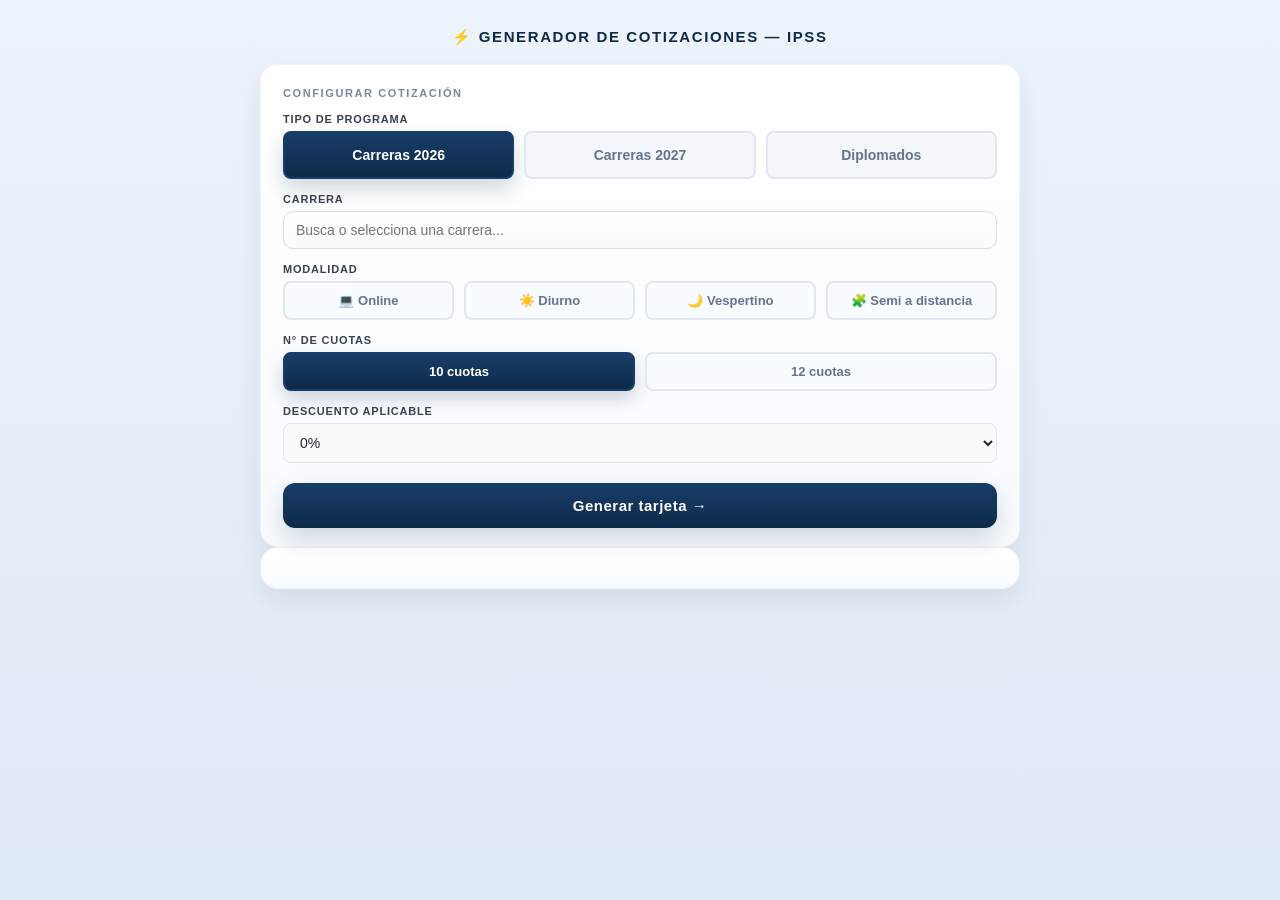
==== commit 6b593f4a: "actualizacion botones tipo de programa" ====
--- a/cotizador_ipss_v2.html
+++ b/cotizador_ipss_v2.html
@@ -14,8 +14,13 @@
     <div class="panel-title">Configurar cotización</div>
 
     <div class="field">
-      <label>Catálogo</label>
-      <select id="selCategoria">
+      <label>Tipo de programa</label>
+      <div class="catalog-btns" role="tablist" aria-label="Tipo de programa">
+        <button type="button" class="catalog-btn active" data-catalog="2026" id="catalog-2026">Carreras 2026</button>
+        <button type="button" class="catalog-btn" data-catalog="2027" id="catalog-2027">Carreras 2027</button>
+        <button type="button" class="catalog-btn" data-catalog="diplomados" id="catalog-diplomados">Diplomados</button>
+      </div>
+      <select id="selCategoria" class="sr-only" aria-hidden="true">
         <option value="2026">2026-3</option>
         <option value="2027">2027-1</option>
         <option value="diplomados">Diplomados 2026-3</option>
@@ -49,6 +54,7 @@
     <div class="field">
       <label>N° de Cuotas</label>
       <div class="cuotas-btns">
+        <div class="cuota-btn" id="cq-5">5 cuotas</div>
         <div class="cuota-btn active" id="cq-10">10 cuotas</div>
         <div class="cuota-btn" id="cq-12">12 cuotas</div>
       </div>
--- a/cotizador_ipss.css
+++ b/cotizador_ipss.css
@@ -169,6 +169,7 @@
   cursor: pointer;
 }
 
+.catalog-btns,
 .mod-btns,
 .cuotas-btns,
 .acciones {
@@ -177,6 +178,7 @@
   flex-wrap: wrap;
 }
 
+.catalog-btn,
 .mod-btn,
 .cuota-btn,
 .btn-accion,
@@ -189,6 +191,30 @@
   transition: all 0.2s;
   text-align: center;
   user-select: none;
+}
+
+.catalog-btn {
+  flex: 1;
+  min-width: 150px;
+  padding: 14px 12px;
+  font-size: 14px;
+  color: var(--muted);
+  background: #f3f7fb;
+  border-color: var(--border);
+  box-shadow: inset 0 1px 0 rgba(255,255,255,0.7);
+}
+
+.catalog-btn:hover:not(.active) {
+  border-color: var(--primary-strong);
+  background: var(--primary-soft);
+  color: var(--primary-strong);
+}
+
+.catalog-btn.active {
+  border-color: var(--primary-strong);
+  background: linear-gradient(180deg, var(--primary-strong), var(--primary));
+  color: #fff;
+  box-shadow: 0 10px 20px rgba(14, 42, 74, 0.18);
 }
 
 .mod-btn,
@@ -222,6 +248,18 @@
 .mod-btn.disabled {
   opacity: 0.28;
   cursor: not-allowed;
+}
+
+.sr-only {
+  position: absolute;
+  width: 1px;
+  height: 1px;
+  padding: 0;
+  margin: -1px;
+  overflow: hidden;
+  clip: rect(0, 0, 0, 0);
+  white-space: nowrap;
+  border: 0;
 }
 
 .check-row {
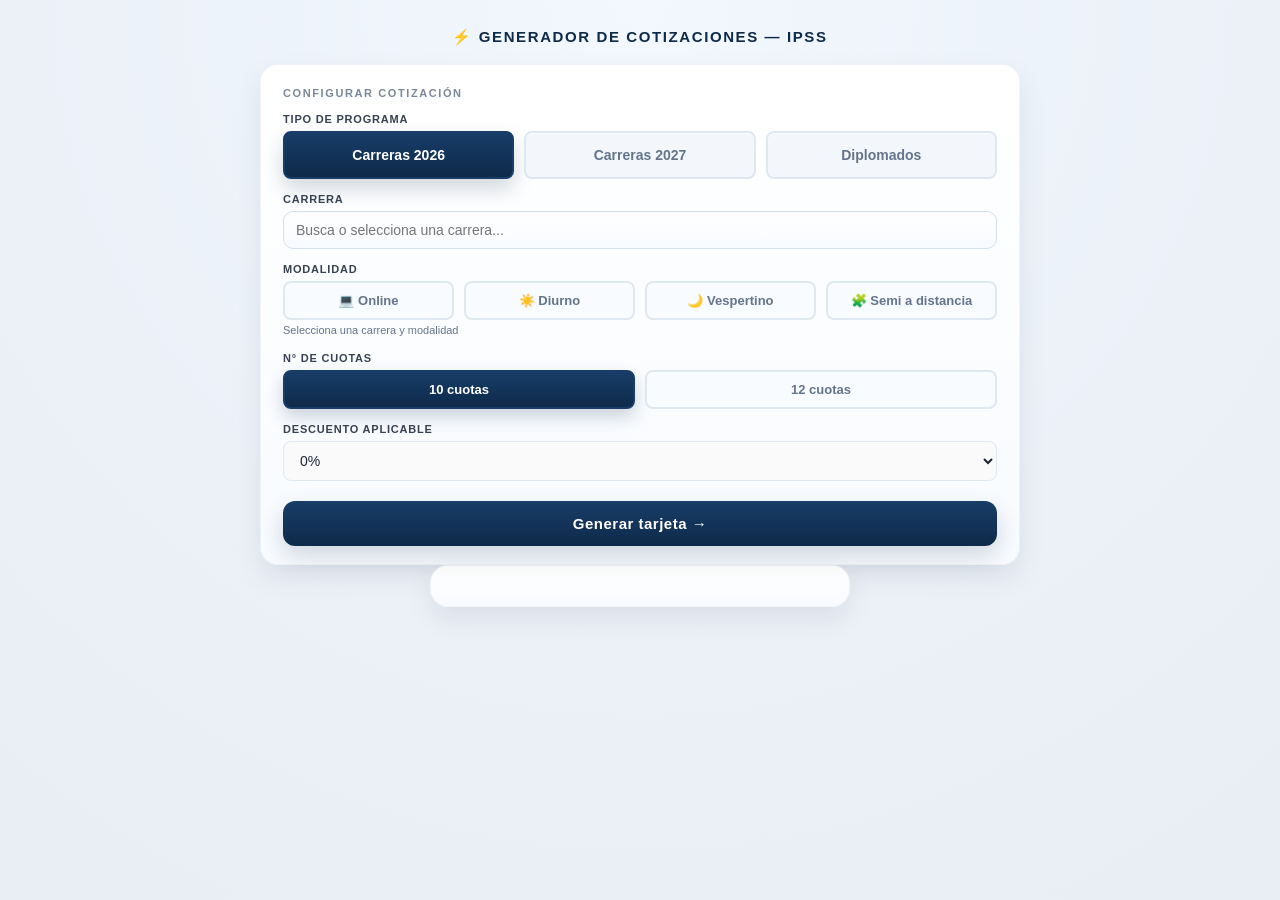
==== commit ee53243a: "Actualizacion sedes" ====
--- a/cotizador_ipss_v2.html
+++ b/cotizador_ipss_v2.html
@@ -49,6 +49,9 @@
         <div class="mod-btn" id="btn-vespertino">🌙 Vespertino</div>
         <div class="mod-btn" id="btn-semipresencial">🧩 Semi a distancia</div>
       </div>
+      <div class="availability-preview" id="sedesDisponibles" aria-live="polite">
+        <span class="t-availability-empty">Selecciona una carrera y modalidad</span>
+      </div>
     </div>
 
     <div class="field">
--- a/cotizador_ipss.css
+++ b/cotizador_ipss.css
@@ -25,7 +25,7 @@
 
 body {
   font-family: 'Segoe UI', Arial, sans-serif;
-  background: linear-gradient(180deg, var(--bg) 0%, var(--bg-accent) 100%);
+  background: radial-gradient(circle at top, #f3f8ff 0%, #edf3fa 32%, #e9eef5 100%);
   min-height: 100vh;
   padding: 28px 16px 40px;
   color: var(--text);
@@ -34,6 +34,170 @@
 .app-wrap {
   max-width: 760px;
   margin: 0 auto;
+}
+
+.preview-section {
+  max-width: 420px;
+  margin: 0 auto;
+  padding: 0;
+  background: transparent;
+  border: none;
+  box-shadow: none;
+}
+
+@media (max-width: 640px) {
+  body {
+    padding: 16px 12px 28px;
+  }
+
+  .app-wrap {
+    max-width: 100%;
+  }
+
+  .panel,
+  .preview-section {
+    padding: 16px 14px 14px;
+    border-radius: 14px;
+  }
+
+  .catalog-btns,
+  .mod-btns,
+  .cuotas-btns {
+    display: grid;
+    grid-template-columns: 1fr;
+    gap: 8px;
+  }
+
+  .catalog-btn,
+  .mod-btn,
+  .cuota-btn {
+    width: 100%;
+    min-width: 0;
+    padding: 11px 8px;
+    font-size: 12px;
+  }
+
+  .field {
+    margin-bottom: 10px;
+  }
+
+  .field label {
+    font-size: 9px;
+    letter-spacing: 0.6px;
+  }
+
+  select,
+  .search-input {
+    font-size: 14px;
+    padding: 11px 10px;
+  }
+
+  .btn-gen {
+    padding: 13px 14px;
+    font-size: 13px;
+  }
+
+  .t-header-banner img {
+    max-height: 78px;
+  }
+
+  .t-coursebar {
+    padding: 10px 12px;
+  }
+
+  .t-course-name {
+    font-size: 12px;
+    line-height: 1.2;
+    letter-spacing: 0.4px;
+  }
+
+  .t-body {
+    padding: 10px 10px 12px;
+  }
+
+  .t-mobile-grid {
+    grid-template-columns: repeat(2, minmax(0, 1fr));
+    gap: 6px;
+    margin-bottom: 8px;
+  }
+
+  .t-stat-card {
+    min-height: 60px;
+    padding: 6px 7px;
+    border-radius: 8px;
+  }
+
+  .t-stat-label {
+    font-size: 8px;
+    letter-spacing: 0.5px;
+  }
+
+  .t-stat-value {
+    font-size: 14px;
+  }
+
+  .t-table {
+    display: none;
+  }
+
+  .t-discount-box {
+    padding: 10px 10px;
+    margin-top: 8px;
+  }
+
+  .t-discount-header {
+    font-size: 9px;
+  }
+
+  .t-discount-percent {
+    font-size: 20px;
+  }
+
+  .t-discount-meta {
+    font-size: 10px;
+  }
+
+  .t-badge {
+    font-size: 10px;
+    padding: 5px 8px;
+  }
+
+  .t-green,
+  .t-navy {
+    font-size: 12px;
+  }
+
+  .t-sub,
+  .t-strike {
+    font-size: 9px;
+  }
+
+  .t-desc-label {
+    font-size: 9px;
+  }
+
+  .t-wa-promo {
+    padding: 9px 10px;
+    margin-top: 8px;
+  }
+
+  .t-wa-total {
+    font-size: 24px;
+  }
+
+  .t-wa-sub {
+    font-size: 10px;
+  }
+
+  .t-wa-message {
+    padding: 9px 10px;
+    margin-top: 8px;
+  }
+
+  .t-wa-message strong,
+  .t-wa-message span {
+    font-size: 11px;
+  }
 }
 
 h1.app-title {
@@ -285,64 +449,59 @@
   line-height: 1.4;
 }
 
-.comparador {
-  background: linear-gradient(180deg, #f8fafc, #f1f5f9);
-  border: 1px solid #dfe7f1;
-  border-radius: 12px;
-  padding: 12px 14px;
-  margin-top: 12px;
-}
-
-.comparador-header {
-  font-size: 10px;
-  letter-spacing: 1.4px;
-  text-transform: uppercase;
-  color: #6b7280;
-  font-weight: 700;
-  margin-bottom: 10px;
-}
-
-.comparador-row {
+.t-wa-promo {
+  background: linear-gradient(180deg, #f9fbff, #edf5ff);
+  border: 1px solid #dfeaf7;
+  border-radius: 14px;
+  padding: 10px 12px;
+  margin-top: 10px;
+  box-shadow: inset 0 1px 0 rgba(255,255,255,0.8);
+}
+
+.t-wa-header {
+  font-size: 9px;
+  letter-spacing: 0.9px;
+  text-transform: uppercase;
+  color: #64748b;
+  font-weight: 800;
+  margin-bottom: 6px;
+  text-align: center;
+}
+
+.t-wa-row {
   display: grid;
-  grid-template-columns: repeat(2, minmax(0, 1fr));
-  gap: 10px;
-}
-
-.comparador-box {
+  grid-template-columns: 1fr 1fr;
+  gap: 8px;
+}
+
+.t-wa-box {
   background: #fff;
   border: 1px solid #e5e7eb;
   border-radius: 10px;
-  padding: 10px 12px;
-}
-
-.comparador-box.accent {
-  background: #eff6ff;
-  border-color: #bfdbfe;
-}
-
-.comparador-label {
-  display: block;
-  font-size: 10px;
-  letter-spacing: 0.8px;
-  text-transform: uppercase;
-  color: #6b7280;
+  padding: 8px 10px;
+  text-align: center;
+}
+
+.t-wa-box.accent {
+  background: #effaf1;
+  border-color: #bfecc9;
+}
+
+.t-wa-box span {
+  display: block;
+  font-size: 9px;
+  letter-spacing: 0.7px;
+  text-transform: uppercase;
+  color: #64748b;
   margin-bottom: 4px;
 }
 
-.comparador-box strong {
-  color: var(--primary);
-  font-size: 15px;
-}
-
-.comparador-total {
-  margin-top: 10px;
-  font-size: 12px;
-  color: #374151;
-}
-
-.comparador-total strong {
-  color: var(--success);
-}
+.t-wa-box strong {
+  font-size: 13px;
+  color: #0f172a;
+  font-weight: 800;
+}
+
 
 .desc-tag {
   display: inline-block;
@@ -403,36 +562,215 @@
 }
 
 .tarjeta {
+  width: 100%;
+  max-width: 420px;
+  margin: 0 auto;
   font-family: 'Segoe UI', Arial, sans-serif;
-  border-radius: 16px;
+  border-radius: 22px 22px 18px 10px;
   overflow: hidden;
-  border: 1px solid #dfe7f1;
-  background: #f4f6f9;
-  box-shadow: 0 14px 32px rgba(15, 23, 42, 0.08);
-}
-
-.t-titlebar {
-  background: linear-gradient(180deg, #163a62, #0d2d4d);
-  padding: 12px 18px;
-  border-top: 1px solid rgba(255, 255, 255, 0.12);
-  display: flex;
-  align-items: center;
-  justify-content: space-between;
-  gap: 12px;
-}
-
-.t-title {
-  font-size: 11px;
-  letter-spacing: 1.4px;
-  color: #dfeefb;
-  text-transform: uppercase;
-  font-weight: 700;
-  line-height: 1.4;
-  flex: 1;
+  border: 1px solid rgba(148, 163, 184, 0.25);
+  background: linear-gradient(180deg, #f9fbff 0%, #f3f7fb 100%);
+  box-shadow: 0 18px 36px rgba(15, 23, 42, 0.12), 0 6px 12px rgba(15, 23, 42, 0.06);
+}
+
+.t-header-banner {
+  width: 100%;
+  background: #fff;
+  border-bottom: 1px solid rgba(15, 23, 42, 0.06);
+}
+
+.t-header-banner img {
+  display: block;
+  width: 100%;
+  max-height: 110px;
+  object-fit: cover;
+  object-position: center;
+}
+
+.t-coursebar {
+  background: linear-gradient(135deg, #0d3a63 0%, #0a2d4d 100%);
+  padding: 14px 18px;
+  border-bottom: 1px solid rgba(255,255,255,0.08);
+}
+
+.t-course-name {
+  display: block;
+  color: #fff;
+  font-size: 16px;
+  font-weight: 800;
+  letter-spacing: 0.5px;
+  text-transform: uppercase;
 }
 
 .t-body {
   padding: 16px 18px 14px;
+}
+
+.t-availability {
+  margin: 12px 0;
+}
+
+.t-availability-title {
+  display: block;
+  margin-bottom: 7px;
+  text-align: center;
+  color: #64748b;
+  font-size: 10px;
+  font-weight: 800;
+  letter-spacing: 0.6px;
+  text-transform: uppercase;
+}
+
+.t-campus-options {
+  display: flex;
+  flex-wrap: wrap;
+  gap: 6px;
+}
+
+.t-availability .t-campus-options {
+  justify-content: center;
+}
+
+.t-campus-chip {
+  display: inline-flex;
+  align-items: center;
+  min-height: 28px;
+  padding: 5px 9px;
+  border: 1px solid #b5ddd2;
+  border-radius: 6px;
+  background: #e7f5f1;
+  color: #126456;
+  font-size: 11px;
+  font-weight: 700;
+  line-height: 1.25;
+}
+
+.t-availability-empty {
+  color: #64748b;
+  font-size: 11px;
+}
+
+.t-mobile-summary {
+  display: block;
+}
+
+.t-mobile-grid {
+  display: grid;
+  grid-template-columns: repeat(2, minmax(0, 1fr));
+  gap: 10px;
+  margin-bottom: 12px;
+}
+
+.t-stat-card {
+  background: linear-gradient(180deg, #ffffff, #f7fafc);
+  border: 1px solid #e5e7eb;
+  border-radius: 12px;
+  padding: 10px 8px;
+  display: flex;
+  flex-direction: column;
+  justify-content: center;
+  align-items: center;
+  gap: 3px;
+  min-height: 76px;
+  text-align: center;
+  box-shadow: inset 0 1px 0 rgba(255,255,255,0.9), 0 2px 8px rgba(15, 23, 42, 0.02);
+}
+
+.t-stat-card.highlight {
+  background: linear-gradient(180deg, #f6fff9, #eefcf3);
+  border-color: #bfecc9;
+}
+
+.t-stat-card.accent {
+  background: linear-gradient(180deg, #edf7ff, #eef5ff);
+  border-color: #bfdbfe;
+}
+
+.t-stat-card.monthly {
+  min-height: 104px;
+  background: linear-gradient(180deg, #f7fff9 0%, #edfdf2 100%);
+  border-color: #bfecc9;
+  box-shadow: 0 10px 18px rgba(22, 101, 52, 0.08), inset 0 1px 0 rgba(255,255,255,0.8);
+}
+
+.t-stat-card.monthly .t-stat-value {
+  font-size: 34px;
+  line-height: 1.05;
+  letter-spacing: -0.8px;
+}
+
+.t-stat-card.wide {
+  grid-column: span 2;
+}
+
+.t-monthly-row {
+  display: grid;
+  grid-template-columns: 1.2fr 0.9fr;
+  gap: 6px;
+  width: 100%;
+  align-items: center;
+}
+
+.t-monthly-main {
+  display: flex;
+  flex-direction: column;
+  align-items: center;
+  justify-content: center;
+}
+
+.t-monthly-compare {
+  background: rgba(255,255,255,0.72);
+  border-radius: 10px;
+  padding: 7px 8px;
+  border: 1px solid rgba(15, 138, 70, 0.18);
+  box-shadow: inset 0 1px 0 rgba(255,255,255,0.8);
+}
+
+.t-monthly-compare span {
+  display: block;
+  font-size: 8px;
+  text-transform: uppercase;
+  letter-spacing: 0.7px;
+  color: #526072;
+}
+
+.t-monthly-compare strong {
+  display: block;
+  font-size: 13px;
+  color: #475569;
+  text-decoration: line-through;
+  margin-top: 2px;
+}
+
+.t-monthly-cuotas {
+  display: block;
+  margin-top: 4px;
+  font-size: 10px;
+  font-weight: 700;
+  letter-spacing: 0.8px;
+  color: #166534;
+  text-transform: uppercase;
+}
+
+.t-stat-label {
+  display: block;
+  font-size: 9px;
+  font-weight: 700;
+  letter-spacing: 0.8px;
+  text-transform: uppercase;
+  color: #6b7280;
+  text-align: center;
+}
+
+.t-stat-value {
+  font-size: 14px;
+  color: var(--primary);
+  font-weight: 800;
+  text-align: center;
+}
+
+.t-stat-card .t-badge {
+  margin: 0 auto;
 }
 
 .t-table {
@@ -473,13 +811,17 @@
 }
 
 .t-badge {
-  display: inline-block;
-  background: var(--primary);
+  display: inline-flex;
+  align-items: center;
+  justify-content: center;
+  background: linear-gradient(135deg, #0f3d68, #163f69);
   color: #fff;
   font-size: 12px;
   font-weight: 700;
-  padding: 4px 13px;
-  border-radius: 20px;
+  padding: 6px 12px;
+  border-radius: 18px;
+  white-space: nowrap;
+  box-shadow: 0 6px 14px rgba(15, 61, 104, 0.2);
 }
 
 .t-green {
@@ -503,6 +845,7 @@
 
 .t-sub {
   font-size: 10px;
+  color: #526072;
 }
 
 .t-strike {
@@ -510,14 +853,46 @@
   text-decoration: line-through;
 }
 
-.t-desc-row td {
-  background: var(--success-soft);
-  border-color: #bbf7d0;
-}
-
-.t-desc-label {
+.t-discount-box {
+  background: linear-gradient(180deg, #ebfaf0 0%, #e3f7e9 100%);
+  border: 1px solid #bfecc9;
+  border-radius: 14px;
+  padding: 12px 12px 10px;
+  text-align: center;
+  margin-top: 0;
+  box-shadow: inset 0 1px 0 rgba(255,255,255,0.7);
+}
+
+.t-discount-header {
+  font-size: 10px;
+  letter-spacing: 0.8px;
+  text-transform: uppercase;
+  color: var(--success);
+  font-weight: 700;
+  margin-bottom: 4px;
+}
+
+.t-discount-percent {
+  font-size: 30px;
+  font-weight: 800;
+  color: #0f8a46;
+  line-height: 1.1;
+}
+
+.t-discount-meta {
   font-size: 11px;
-  color: var(--success);
+  color: #166534;
+  margin-top: 4px;
+  line-height: 1.4;
+}
+
+.t-discount-meta strong {
+  color: #0f8a46;
+}
+
+.t-old-price {
+  color: #7a8a8a;
+  text-decoration: line-through;
   font-weight: 600;
 }
 
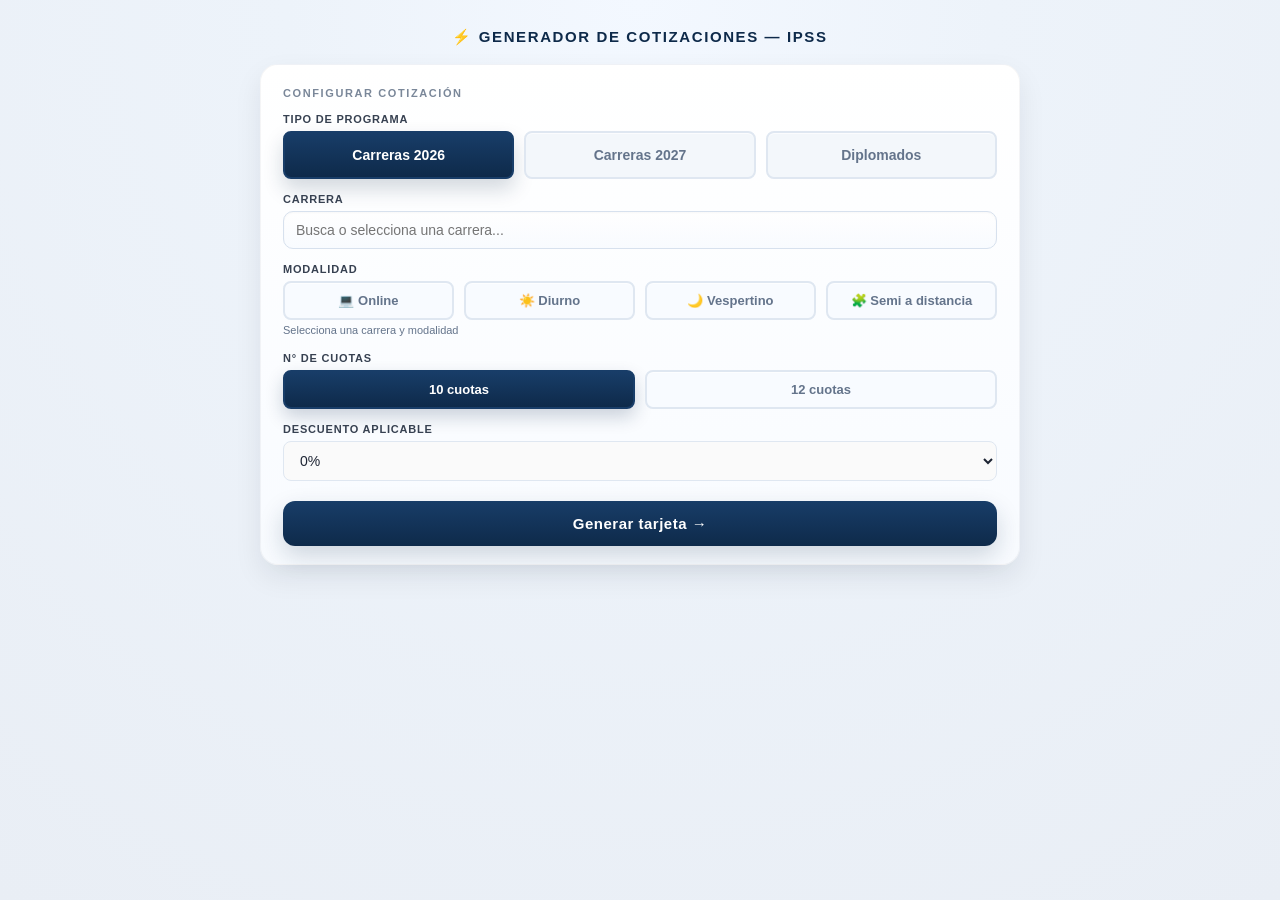
==== commit 8847f619: "visual cotizacion" ====
--- a/cotizador_ipss_v2.html
+++ b/cotizador_ipss_v2.html
@@ -84,6 +84,7 @@
   </div>
 
   <div class="preview-section" id="previewSection">
+    <div class="preview-label">Vista previa para WhatsApp</div>
     <div id="tarjetaContainer"></div>
   </div>
 </div>
--- a/cotizador_ipss.css
+++ b/cotizador_ipss.css
@@ -219,6 +219,19 @@
   box-shadow: var(--shadow);
 }
 
+.preview-section {
+  display: none;
+  max-width: 460px;
+  padding: 18px 20px;
+  background: transparent;
+  border: none;
+  box-shadow: none;
+}
+
+.preview-section.visible {
+  display: block;
+}
+
 .panel-title,
 .preview-label {
   font-size: 11px;
@@ -582,14 +595,14 @@
 .t-header-banner img {
   display: block;
   width: 100%;
-  max-height: 110px;
+  max-height: 76px;
   object-fit: cover;
   object-position: center;
 }
 
 .t-coursebar {
   background: linear-gradient(135deg, #0d3a63 0%, #0a2d4d 100%);
-  padding: 14px 18px;
+  padding: 13px 16px;
   border-bottom: 1px solid rgba(255,255,255,0.08);
 }
 
@@ -603,7 +616,175 @@
 }
 
 .t-body {
-  padding: 16px 18px 14px;
+  padding: 14px 16px 12px;
+}
+
+.quote-tags {
+  display: flex;
+  flex-wrap: wrap;
+  gap: 6px;
+  margin-top: 9px;
+}
+
+.quote-tag {
+  padding: 4px 9px;
+  border: 1px solid rgba(255, 255, 255, 0.24);
+  border-radius: 999px;
+  background: rgba(255, 255, 255, 0.12);
+  color: #fff;
+  font-size: 10px;
+  font-weight: 700;
+}
+
+.quote-monthly {
+  display: flex;
+  flex-direction: column;
+  align-items: center;
+  padding: 13px 10px 11px;
+  border: 1px solid #bfecc9;
+  border-radius: 13px;
+  background: linear-gradient(180deg, #f3fff6, #e7f8ec);
+  text-align: center;
+}
+
+.quote-label {
+  color: #166534;
+  font-size: 10px;
+  font-weight: 800;
+  letter-spacing: 1px;
+  text-transform: uppercase;
+}
+
+.quote-monthly strong {
+  margin-top: 2px;
+  color: #0f7a3d;
+  font-size: 32px;
+  line-height: 1.15;
+}
+
+.quote-installments {
+  margin-top: 2px;
+  color: #166534;
+  font-size: 11px;
+  font-weight: 700;
+}
+
+.quote-prices {
+  display: grid;
+  grid-template-columns: repeat(2, minmax(0, 1fr));
+  gap: 8px;
+  margin-top: 9px;
+}
+
+.quote-price {
+  display: flex;
+  min-width: 0;
+  flex-direction: column;
+  align-items: center;
+  justify-content: center;
+  gap: 4px;
+  padding: 9px 6px;
+  border: 1px solid #dfe7f1;
+  border-radius: 10px;
+  background: #fff;
+  text-align: center;
+}
+
+.quote-price span {
+  color: #64748b;
+  font-size: 9px;
+  font-weight: 700;
+  line-height: 1.25;
+  text-transform: uppercase;
+}
+
+.quote-price strong {
+  color: #334155;
+  font-size: 14px;
+}
+
+.quote-price-final {
+  border-color: #bfdbfe;
+  background: #f0f7ff;
+}
+
+.quote-price-final strong {
+  color: #183d68;
+}
+
+.quote-savings {
+  display: flex;
+  flex-direction: column;
+  align-items: center;
+  gap: 2px;
+  margin-top: 9px;
+  padding: 9px 10px 8px;
+  border: 1px solid #bfecc9;
+  border-radius: 11px;
+  background: linear-gradient(180deg, #f3fff6, #e7f8ec);
+  color: #166534;
+  text-align: center;
+}
+
+.quote-savings strong {
+  color: #0f7a3d;
+  font-size: 32px;
+  line-height: 1;
+  font-weight: 800;
+}
+
+.quote-savings-label {
+  font-size: 9px;
+  font-weight: 800;
+  letter-spacing: 0.9px;
+  text-transform: uppercase;
+}
+
+.quote-savings-amount {
+  margin-top: 2px;
+  font-size: 10px;
+}
+
+.quote-availability {
+  margin: 11px 0 0;
+  padding-top: 10px;
+  border-top: 1px solid #e5eaf1;
+}
+
+@media (max-width: 640px) {
+  .preview-section {
+    padding: 10px 0 0;
+  }
+
+  .tarjeta {
+    max-width: 100%;
+    border-radius: 16px;
+  }
+
+  .t-header-banner img {
+    max-height: 64px;
+  }
+
+  .t-coursebar {
+    padding: 12px;
+  }
+
+  .t-course-name {
+    font-size: 13px;
+    line-height: 1.25;
+  }
+
+  .t-body {
+    padding: 12px;
+  }
+
+  .quote-monthly strong {
+    font-size: 29px;
+  }
+
+  .quote-savings strong {
+    font-size: 30px;
+  }
 }
 
 .t-availability {
@@ -634,13 +815,13 @@
 .t-campus-chip {
   display: inline-flex;
   align-items: center;
-  min-height: 28px;
-  padding: 5px 9px;
+  min-height: 32px;
+  padding: 6px 10px;
   border: 1px solid #b5ddd2;
   border-radius: 6px;
   background: #e7f5f1;
   color: #126456;
-  font-size: 11px;
+  font-size: 12px;
   font-weight: 700;
   line-height: 1.25;
 }
@@ -701,6 +882,15 @@
 
 .t-stat-card.wide {
   grid-column: span 2;
+}
+
+.t-stat-card.accent.wide .t-stat-label {
+  font-size: 12px;
+}
+
+.t-stat-card.accent.wide .t-stat-value {
+  font-size: 26px;
+  line-height: 1.1;
 }
 
 .t-monthly-row {
